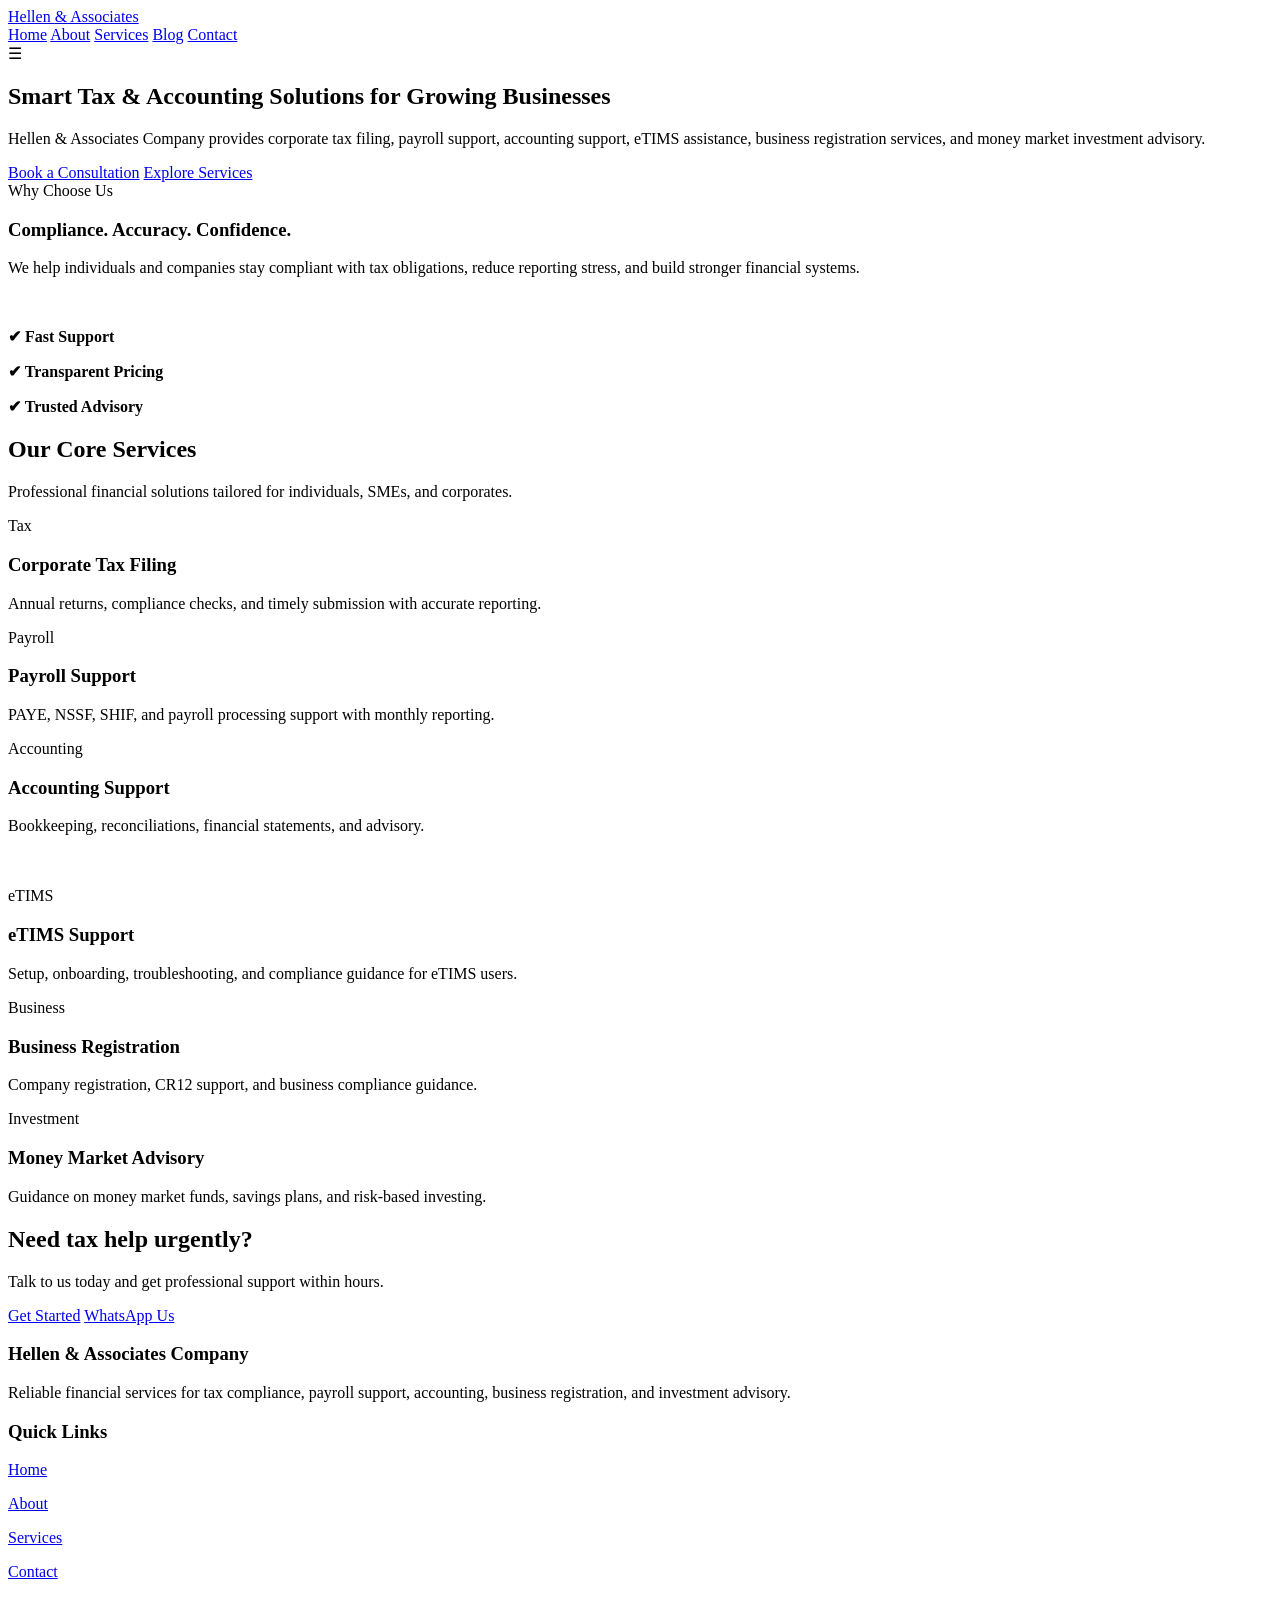
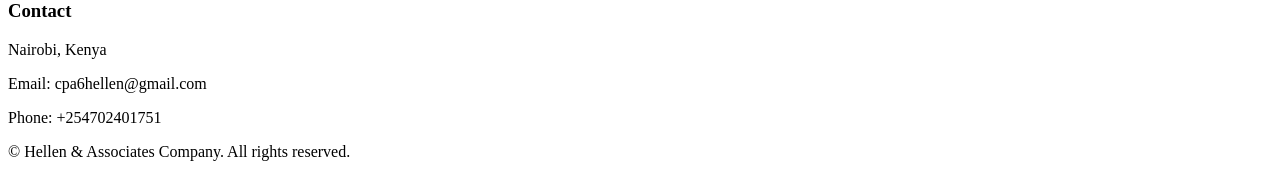
==== index.html @ fbaf2577 "Update index.html" ====
<!DOCTYPE html>
<html lang="en">
<head>
  <meta charset="UTF-8" />
  <meta name="viewport" content="width=device-width, initial-scale=1.0" />
  <title>Hellen & Associates Company | Tax, Payroll & Accounting Support</title>
  <link rel="stylesheet" href="style.css" />
</head>
<body>

  <!-- Navbar -->
  <header class="navbar">
    <div class="container nav-wrap">
      <a href="index.html" class="brand">Hellen <span>& Associates</span></a>

      <nav class="nav-links" id="navLinks">
        <a href="index.html" class="active">Home</a>
        <a href="about.html">About</a>
        <a href="services.html">Services</a>
        <a href="blog.html">Blog</a>
        <a href="contact.html">Contact</a>
      </nav>

      <div class="menu-btn" onclick="toggleMenu()">☰</div>
    </div>
  </header>

  <!-- Hero -->
  <section class="hero">
    <div class="container hero-grid">
      <div>
        <h1>Smart Tax & Accounting Solutions for Growing Businesses</h1>
        <p>
          Hellen & Associates Company provides corporate tax filing, payroll support, accounting support,
          eTIMS assistance, business registration services, and money market investment advisory.
        </p>

        <div class="btn-row">
          <a href="contact.html" class="btn primary">Book a Consultation</a>
          <a href="services.html" class="btn outline">Explore Services</a>
        </div>
      </div>

      <div class="card">
        <span class="badge">Why Choose Us</span>
        <h3>Compliance. Accuracy. Confidence.</h3>
        <p>
          We help individuals and companies stay compliant with tax obligations, reduce reporting stress,
          and build stronger financial systems.
        </p>
        <br />
        <p><b>✔ Fast Support</b></p>
        <p><b>✔ Transparent Pricing</b></p>
        <p><b>✔ Trusted Advisory</b></p>
      </div>
    </div>
  </section>

  <!-- Services Preview -->
  <section class="section">
    <div class="container">
      <div class="section-title">
        <h2>Our Core Services</h2>
        <p>Professional financial solutions tailored for individuals, SMEs, and corporates.</p>
      </div>

      <div class="grid-3">
        <div class="card">
          <span class="badge">Tax</span>
          <h3>Corporate Tax Filing</h3>
          <p>Annual returns, compliance checks, and timely submission with accurate reporting.</p>
        </div>

        <div class="card">
          <span class="badge">Payroll</span>
          <h3>Payroll Support</h3>
          <p>PAYE, NSSF, SHIF, and payroll processing support with monthly reporting.</p>
        </div>

        <div class="card">
          <span class="badge">Accounting</span>
          <h3>Accounting Support</h3>
          <p>Bookkeeping, reconciliations, financial statements, and advisory.</p>
        </div>
      </div>

      <br><br>

      <div class="grid-3">
        <div class="card">
          <span class="badge">eTIMS</span>
          <h3>eTIMS Support</h3>
          <p>Setup, onboarding, troubleshooting, and compliance guidance for eTIMS users.</p>
        </div>

        <div class="card">
          <span class="badge">Business</span>
          <h3>Business Registration</h3>
          <p>Company registration, CR12 support, and business compliance guidance.</p>
        </div>

        <div class="card">
          <span class="badge">Investment</span>
          <h3>Money Market Advisory</h3>
          <p>Guidance on money market funds, savings plans, and risk-based investing.</p>
        </div>
      </div>

    </div>
  </section>

  <!-- CTA -->
  <section class="section cta">
    <div class="container cta-wrap">
      <div>
        <h2>Need tax help urgently?</h2>
        <p>Talk to us today and get professional support within hours.</p>
      </div>
      <div class="btn-row">
  <a href="contact.html" class="btn primary">Get Started</a>
  <a href="https://wa.me/254702401751" class="btn whatsapp">WhatsApp Us</a>
</div>
    </div>
  </section>

  <!-- Footer -->
  <footer class="footer">
    <div class="container footer-grid">
      <div>
        <h3>Hellen & Associates Company</h3>
        <p>
          Reliable financial services for tax compliance, payroll support, accounting, business registration,
          and investment advisory.
        </p>
      </div>

      <div>
        <h3>Quick Links</h3>
        <p><a href="index.html">Home</a></p>
        <p><a href="about.html">About</a></p>
        <p><a href="services.html">Services</a></p>
        <p><a href="contact.html">Contact</a></p>
      </div>

      <div>
        <h3>Contact</h3>
        <p>Nairobi, Kenya</p>
        <p>Email: cpa6hellen@gmail.com</p>
        <p>Phone: +254702401751</p>
      </div>
    </div>

    <div class="container copy">
      © <span id="year"></span> Hellen & Associates Company. All rights reserved.
    </div>
  </footer>

  <script src="script.js"></script>
</body>
</html>
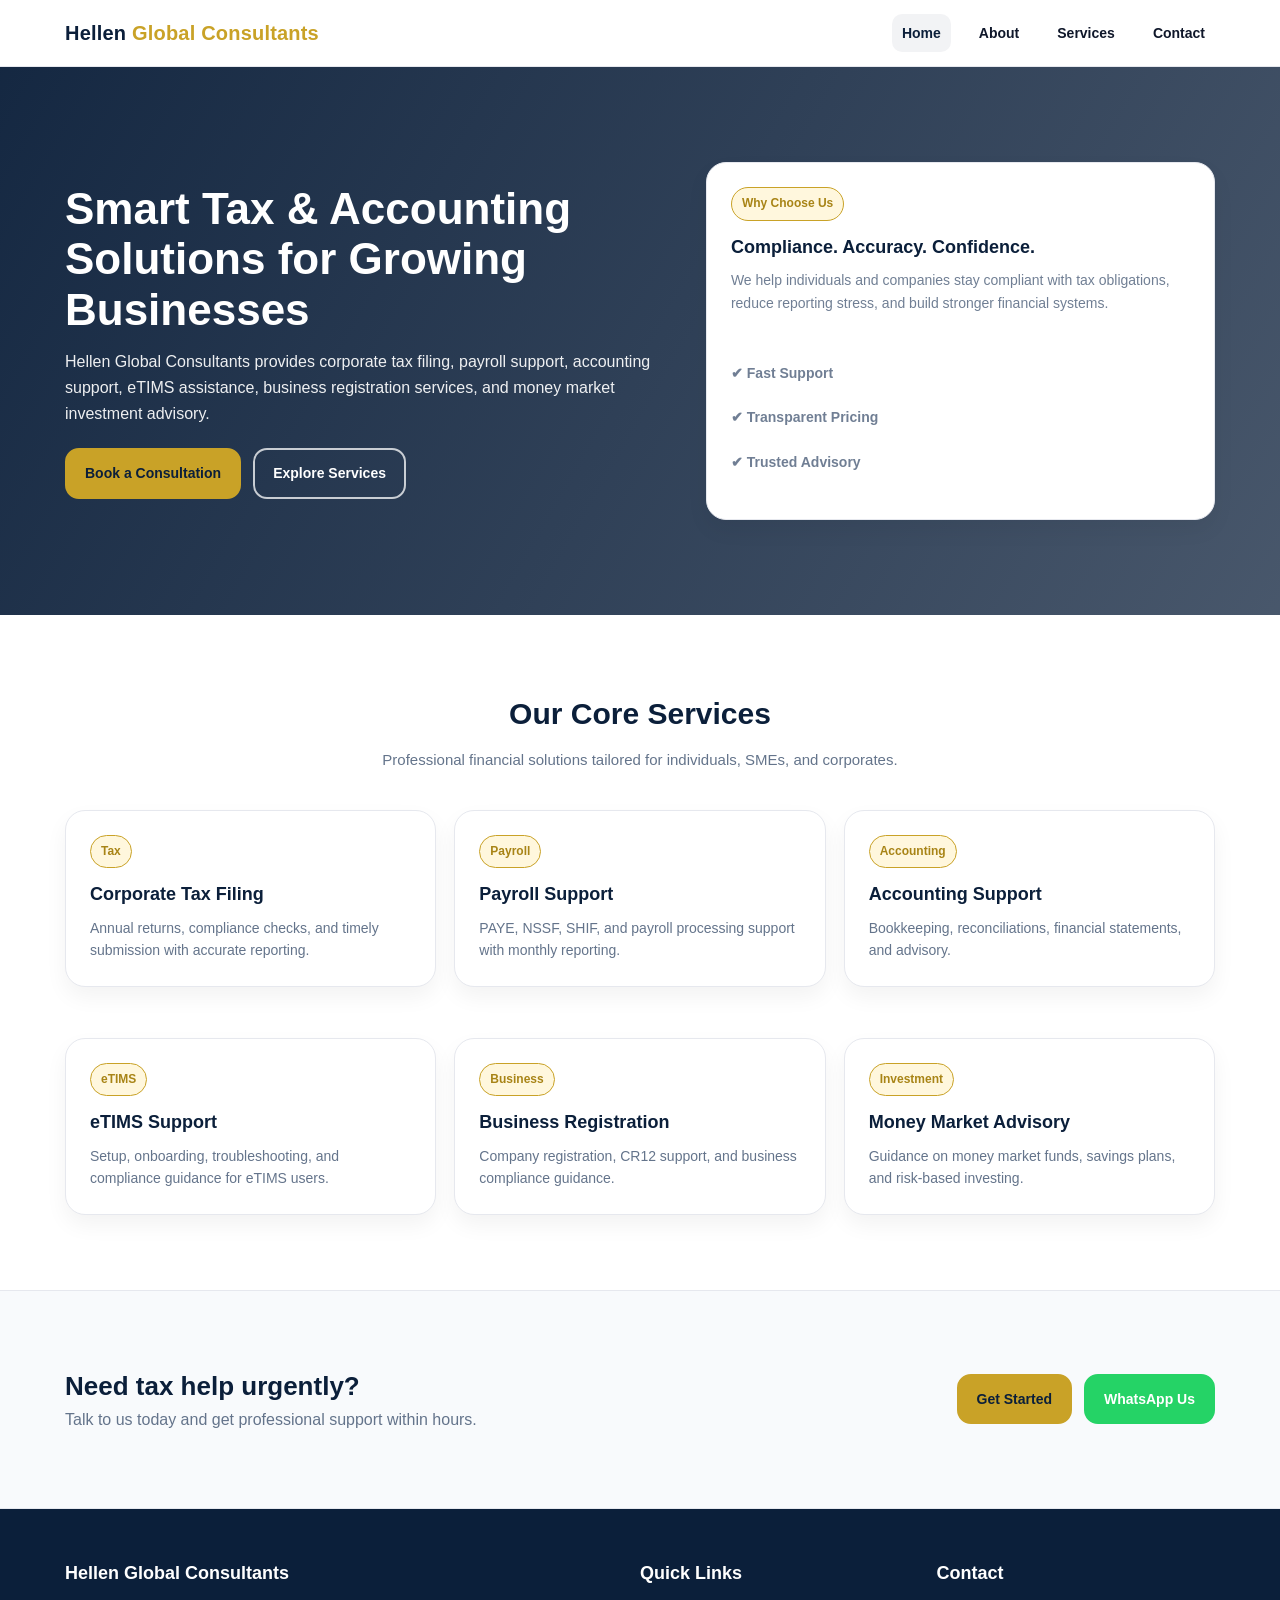
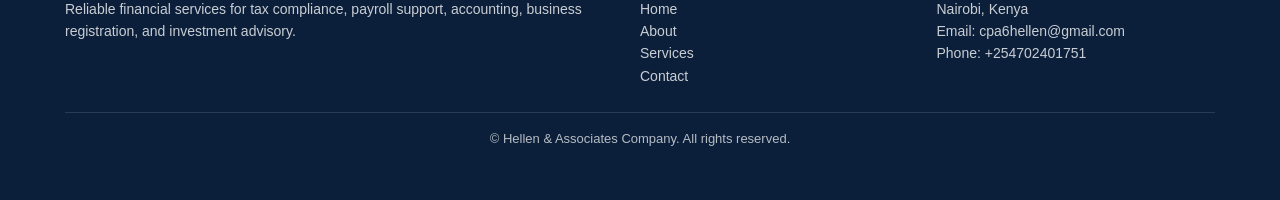
==== commit fdcea593: "Update index.html" ====
--- a/index.html
+++ b/index.html
@@ -3,7 +3,7 @@
 <head>
   <meta charset="UTF-8" />
   <meta name="viewport" content="width=device-width, initial-scale=1.0" />
-  <title>Hellen & Associates Company | Tax, Payroll & Accounting Support</title>
+  <title>Hellen Global Consultants | Tax, Payroll & Accounting Support</title>
   <link rel="stylesheet" href="style.css" />
 </head>
 <body>
@@ -11,13 +11,12 @@
   <!-- Navbar -->
   <header class="navbar">
     <div class="container nav-wrap">
-      <a href="index.html" class="brand">Hellen <span>& Associates</span></a>
+      <a href="index.html" class="brand">Hellen <span>Global Consultants</span></a>
 
       <nav class="nav-links" id="navLinks">
         <a href="index.html" class="active">Home</a>
         <a href="about.html">About</a>
         <a href="services.html">Services</a>
-        <a href="blog.html">Blog</a>
         <a href="contact.html">Contact</a>
       </nav>
 
@@ -31,7 +30,7 @@
       <div>
         <h1>Smart Tax & Accounting Solutions for Growing Businesses</h1>
         <p>
-          Hellen & Associates Company provides corporate tax filing, payroll support, accounting support,
+          Hellen Global Consultants provides corporate tax filing, payroll support, accounting support,
           eTIMS assistance, business registration services, and money market investment advisory.
         </p>
 
@@ -127,7 +126,7 @@
   <footer class="footer">
     <div class="container footer-grid">
       <div>
-        <h3>Hellen & Associates Company</h3>
+        <h3>Hellen Global Consultants</h3>
         <p>
           Reliable financial services for tax compliance, payroll support, accounting, business registration,
           and investment advisory.
--- a/style.css
+++ b/style.css
@@ -0,0 +1,1068 @@
+:root {
+  --navy: #0b1f3a;
+  --gold: #c9a227;
+  --gold-dark: #a88416;
+  --text: #0f172a;
+  --muted: #64748b;
+  --bg: #ffffff;
+  --soft: #f8fafc;  /* Changed from #0b1f3a to a light color for better contrast */
+  --border: #e6e8ee;
+}
+
+* {
+  margin: 0;
+  padding: 0;
+  box-sizing: border-box;
+  font-family: "Segoe UI", Arial, sans-serif;
+}
+
+body {
+  background: var(--bg);
+  color: var(--text);
+  line-height: 1.6;
+}
+
+/* About Page */
+.hero-about { 
+  background: linear-gradient(135deg, var(--navy) 0%, #1d4ed8 100%); /* Using navy variable */
+  color: white;
+  padding: 80px 0;
+}
+
+.about-grid { 
+  display: grid; 
+  grid-template-columns: 1fr 1fr; 
+  gap: 4rem; 
+  align-items: center; 
+}
+
+.team-grid { 
+  display: grid; 
+  grid-template-columns: repeat(auto-fit, minmax(250px, 1fr)); 
+  gap: 2rem; 
+}
+
+.team-card { 
+  text-align: center; 
+  padding: 2rem; 
+  background: white; 
+  border-radius: 20px; 
+  box-shadow: 0 10px 40px rgba(0,0,0,0.1); 
+}
+
+.team-avatar { 
+  width: 80px; 
+  height: 80px; 
+  background: linear-gradient(135deg, var(--gold), var(--gold-dark)); /* Using gold variables */
+  border-radius: 50%; 
+  display: flex; 
+  align-items: center; 
+  justify-content: center; 
+  font-size: 1.5rem; 
+  font-weight: bold; 
+  color: var(--navy); 
+  margin: 0 auto 1rem; 
+}
+
+/* Services Page */
+.services-full { 
+  padding: 6rem 0; 
+}
+
+.service-category { 
+  margin-bottom: 4rem; 
+}
+
+.service-category h2 { 
+  font-size: 2.5rem; 
+  margin-bottom: 2rem; 
+  color: var(--navy); /* Using navy variable */
+}
+
+.service-item { 
+  display: flex; 
+  justify-content: space-between; 
+  align-items: center; 
+  padding: 1.5rem; 
+  background: var(--soft); /* Using soft variable */
+  border-radius: 12px; 
+  margin-bottom: 1rem; 
+}
+
+.service-price { 
+  background: var(--gold); /* Using gold variable */
+  color: var(--navy); /* Using navy variable */
+  padding: 0.5rem 1rem; 
+  border-radius: 25px; 
+  font-weight: 600; 
+}
+
+a {
+  text-decoration: none;
+  color: inherit;
+}
+
+.container {
+  width: 90%;
+  max-width: 1150px;
+  margin: 0 auto; /* Fixed from 'auto' to '0 auto' */
+}
+
+/* Navbar */
+.navbar {
+  background: rgba(255, 255, 255, 0.92);
+  backdrop-filter: blur(10px);
+  border-bottom: 1px solid var(--border);
+  position: sticky;
+  top: 0;
+  z-index: 999;
+}
+
+.navbar .nav-wrap {
+  display: flex;
+  justify-content: space-between;
+  align-items: center;
+  padding: 14px 0;
+}
+
+.brand {
+  font-size: 20px;
+  font-weight: 800;
+  color: var(--navy);
+  letter-spacing: 0.2px;
+}
+
+.brand span {
+  color: var(--gold);
+}
+
+.nav-links {
+  display: flex;
+  gap: 18px;
+}
+
+.nav-links a {
+  font-size: 14px;
+  font-weight: 700;
+  color: var(--text);
+  padding: 8px 10px;
+  border-radius: 10px;
+  transition: all 0.2s ease; /* More specific transition */
+}
+
+.nav-links a:hover,
+.nav-links a.active {
+  background: rgba(11, 31, 58, 0.05); /* Light navy background */
+  color: var(--navy);
+}
+
+.menu-btn {
+  display: none;
+  font-size: 22px;
+  cursor: pointer;
+  color: var(--navy);
+}
+
+/* Hero */
+.hero {
+  background: linear-gradient(120deg, rgba(11, 31, 58, 0.96), rgba(11, 31, 58, 0.75)),
+    url("assets/hero.jpg") center/cover no-repeat;
+  color: white;
+  padding: 95px 0;
+}
+
+.hero .hero-grid {
+  display: grid;
+  grid-template-columns: 1.2fr 1fr;
+  gap: 30px;
+  align-items: center;
+}
+
+.hero h1 {
+  font-size: 44px;
+  line-height: 1.15;
+  margin-bottom: 14px;
+}
+
+.hero p {
+  font-size: 16px;
+  opacity: 0.92;
+  margin-bottom: 22px;
+}
+
+/* Buttons */
+.btn-row {
+  display: flex;
+  gap: 12px;
+  flex-wrap: wrap;
+}
+
+.btn {
+  display: inline-block;
+  padding: 12px 18px;
+  border-radius: 14px;
+  font-weight: 800;
+  font-size: 14px;
+  transition: all 0.2s ease;
+  cursor: pointer;
+  border: 2px solid transparent; /* Added for consistency */
+}
+
+.btn.primary {
+  background: var(--gold);
+  color: var(--navy);
+  border-color: var(--gold);
+}
+
+.btn.primary:hover {
+  background: var(--gold-dark);
+  border-color: var(--gold-dark);
+  transform: translateY(-2px);
+}
+
+.btn.outline {
+  border: 2px solid rgba(255, 255, 255, 0.75);
+  color: white;
+  background: transparent;
+}
+
+.btn.outline:hover {
+  background: rgba(255, 255, 255, 0.12);
+  transform: translateY(-2px);
+}
+
+/* Sections */
+.section {
+  padding: 75px 0;
+}
+
+.section-title {
+  text-align: center;
+  margin-bottom: 38px;
+}
+
+.section-title h2 {
+  font-size: 30px;
+  margin-bottom: 10px;
+  color: var(--navy);
+}
+
+.section-title p {
+  color: var(--muted);
+  font-size: 15px;
+}
+
+/* Cards */
+.grid-3 {
+  display: grid;
+  grid-template-columns: repeat(3, 1fr);
+  gap: 18px;
+}
+
+.card {
+  border: 1px solid var(--border);
+  border-radius: 20px;
+  padding: 24px;
+  background: white;
+  box-shadow: 0 10px 22px rgba(0, 0, 0, 0.05);
+  transition: all 0.2s ease;
+}
+
+.card:hover {
+  transform: translateY(-3px);
+  border-color: var(--gold); /* Changed to gold on hover */
+  box-shadow: 0 20px 30px rgba(0, 0, 0, 0.1);
+}
+
+.card h3 {
+  font-size: 18px;
+  margin-bottom: 8px;
+  color: var(--navy);
+}
+
+.card p {
+  color: var(--muted);
+  font-size: 14px;
+}
+
+/* Badge */
+.badge {
+  display: inline-block;
+  padding: 6px 10px;
+  background: #fff7dd;
+  border: 1px solid var(--gold); /* Using gold variable */
+  color: var(--gold-dark);
+  border-radius: 999px;
+  font-size: 12px;
+  font-weight: 800;
+  margin-bottom: 12px;
+}
+
+/* CTA */
+.cta {
+  background: var(--soft);
+  border-top: 1px solid var(--border);
+  border-bottom: 1px solid var(--border);
+}
+
+.cta .cta-wrap {
+  display: flex;
+  justify-content: space-between;
+  align-items: center;
+  gap: 25px;
+  flex-wrap: wrap;
+}
+
+.cta h2 {
+  font-size: 26px;
+  color: var(--navy);
+}
+
+.cta p {
+  color: var(--muted);
+}
+
+/* Footer */
+.footer {
+  background: var(--navy); /* Using navy variable instead of hardcoded color */
+  color: white;
+  padding: 50px 0;
+}
+
+.footer-grid {
+  display: grid;
+  grid-template-columns: 2fr 1fr 1fr;
+  gap: 18px;
+}
+
+.footer p,
+.footer a {
+  color: rgba(255, 255, 255, 0.78);
+  font-size: 14px;
+  transition: color 0.2s ease;
+}
+
+.footer a:hover {
+  color: var(--gold); /* Gold hover effect for footer links */
+}
+
+.footer h3 {
+  margin-bottom: 10px;
+  color: white;
+  font-size: 18px;
+}
+
+.copy {
+  margin-top: 25px;
+  border-top: 1px solid rgba(255, 255, 255, 0.12);
+  padding-top: 16px;
+  font-size: 13px;
+  color: rgba(255, 255, 255, 0.7);
+  text-align: center; /* Added for better appearance */
+}
+
+/* Forms */
+form {
+  display: grid;
+  gap: 12px;
+}
+
+input, textarea, select {
+  padding: 12px 14px;
+  border-radius: 14px;
+  border: 1px solid var(--border);
+  outline: none;
+  font-size: 14px;
+  background: white;
+  transition: border-color 0.2s ease, box-shadow 0.2s ease;
+}
+
+input:focus, textarea:focus, select:focus {
+  border-color: var(--gold);
+  box-shadow: 0 0 0 3px rgba(201, 162, 39, 0.18);
+}
+
+textarea {
+  min-height: 130px;
+  resize: vertical;
+}
+
+button {
+  border: none;
+  cursor: pointer;
+  background: none;
+}
+
+/* Responsive */
+@media (max-width: 900px) {
+  .hero .hero-grid {
+    grid-template-columns: 1fr;
+  }
+
+  .grid-3 {
+    grid-template-columns: 1fr;
+  }
+
+  .footer-grid {
+    grid-template-columns: 1fr;
+    gap: 30px;
+  }
+
+  .nav-links {
+    display: none;
+    flex-direction: column;
+    background: white;
+    position: absolute;
+    right: 5%;
+    top: 60px;
+    width: 220px;
+    border: 1px solid var(--border);
+    border-radius: 14px;
+    padding: 12px;
+    box-shadow: 0 12px 24px rgba(0,0,0,0.08);
+  }
+
+  .nav-links.show {
+    display: flex;
+  }
+
+  .menu-btn {
+    display: block;
+  }
+  
+  .service-item {
+    flex-direction: column;
+    gap: 15px;
+    text-align: center;
+  }
+}
+
+/* Small screens */
+@media (max-width: 480px) {
+  .hero h1 {
+    font-size: 32px;
+  }
+  
+  .section {
+    padding: 50px 0;
+  }
+  
+  .btn-row {
+    flex-direction: column;
+  }
+  
+  .btn {
+    width: 100%;
+    text-align: center;
+  }
+}
+
+/* WhatsApp button style */
+.btn.whatsapp {
+  background: #25D366;  /* WhatsApp green */
+  color: white;
+  border: 2px solid #25D366;
+}
+
+.btn.whatsapp:hover {
+  background: #128C7E;  /* Darker WhatsApp green */
+  border-color: #128C7E;
+  transform: translateY(-2px);
+}
+
+/* For CTA section specifically */
+.cta .btn.whatsapp {
+  background: #25D366;
+  color: white;
+  border-color: #25D366;
+}
+/* Services Page Enhancements */
+
+.service-category {
+  margin-bottom: 60px;
+}
+
+.service-category h2 {
+  font-size: 32px;
+  color: var(--navy);
+  margin-bottom: 30px;
+  padding-bottom: 15px;
+  border-bottom: 3px solid var(--gold);
+  display: inline-block;
+}
+
+.service-card {
+  height: 100%;
+  display: flex;
+  flex-direction: column;
+  transition: all 0.3s ease;
+}
+
+.service-card:hover {
+  transform: translateY(-5px);
+  box-shadow: 0 20px 40px rgba(0,0,0,0.1);
+}
+
+.service-card ul {
+  margin-top: auto;
+  padding-top: 20px;
+}
+
+.service-card li {
+  color: var(--muted);
+  font-size: 14px;
+  margin-bottom: 8px;
+  display: flex;
+  align-items: center;
+  gap: 8px;
+}
+
+.service-card li:before {
+  content: "✓";
+  color: var(--gold);
+  font-weight: bold;
+  margin-right: 8px;
+}
+
+.page-header {
+  background: linear-gradient(135deg, var(--navy) 0%, #1e40af 100%);
+  color: white;
+  padding: 80px 0;
+  text-align: center;
+}
+
+.page-header h1 {
+  font-size: 48px;
+  margin-bottom: 16px;
+  animation: fadeInUp 0.8s ease;
+}
+
+.page-header p {
+  font-size: 18px;
+  max-width: 700px;
+  margin: 0 auto;
+  opacity: 0.9;
+  animation: fadeInUp 0.8s ease 0.1s both;
+}
+
+@keyframes fadeInUp {
+  from {
+    opacity: 0;
+    transform: translateY(20px);
+  }
+  to {
+    opacity: 1;
+    transform: translateY(0);
+  }
+}
+
+/* Responsive adjustments */
+@media (max-width: 768px) {
+  .page-header h1 {
+    font-size: 36px;
+  }
+  
+  .service-category h2 {
+    font-size: 28px;
+  }
+}
+/* Contact Page Enhancements */
+
+.contact-info-card {
+  text-align: center;
+  transition: transform 0.3s ease;
+}
+
+.contact-info-card:hover {
+  transform: translateY(-5px);
+}
+
+.contact-icon {
+  width: 60px;
+  height: 60px;
+  background: var(--soft);
+  border-radius: 50%;
+  display: flex;
+  align-items: center;
+  justify-content: center;
+  margin: 0 auto 15px;
+  font-size: 24px;
+}
+
+.form-group {
+  margin-bottom: 15px;
+}
+
+.form-row {
+  display: grid;
+  grid-template-columns: 1fr 1fr;
+  gap: 12px;
+}
+
+/* Form status messages */
+.form-status {
+  padding: 12px;
+  border-radius: 8px;
+  margin-top: 15px;
+  display: none;
+}
+
+.form-status.success {
+  background: #d4edda;
+  color: #155724;
+  border: 1px solid #c3e6cb;
+}
+
+.form-status.error {
+  background: #f8d7da;
+  color: #721c24;
+  border: 1px solid #f5c6cb;
+}
+
+/* FAQ Section */
+.faq-grid {
+  display: grid;
+  grid-template-columns: repeat(2, 1fr);
+  gap: 20px;
+}
+
+.faq-item {
+  background: white;
+  padding: 20px;
+  border-radius: 12px;
+  border: 1px solid var(--border);
+}
+
+.faq-item h4 {
+  color: var(--navy);
+  margin-bottom: 8px;
+  font-size: 16px;
+}
+
+.faq-item p {
+  color: var(--muted);
+  font-size: 14px;
+}
+
+/* Responsive */
+@media (max-width: 768px) {
+  .form-row {
+    grid-template-columns: 1fr;
+  }
+  
+  .faq-grid {
+    grid-template-columns: 1fr;
+  }
+  
+  [style*="grid-template-columns: 1fr 1.5fr"] {
+    grid-template-columns: 1fr !important;
+  }
+}
+/* Blog Page Styles */
+
+.blog-card {
+  transition: all 0.3s ease;
+  overflow: hidden;
+}
+
+.blog-card:hover {
+  transform: translateY(-5px);
+  box-shadow: 0 20px 40px rgba(0,0,0,0.1);
+}
+
+.blog-image {
+  transition: transform 0.3s ease;
+}
+
+.blog-card:hover .blog-image {
+  transform: scale(1.05);
+}
+
+.category-filter {
+  display: flex;
+  gap: 12px;
+  flex-wrap: wrap;
+  justify-content: center;
+  margin-bottom: 40px;
+}
+
+.category-filter a {
+  padding: 8px 20px;
+  border-radius: 25px;
+  border: 1px solid var(--border);
+  color: var(--muted);
+  text-decoration: none;
+  transition: all 0.2s ease;
+}
+
+.category-filter a:hover,
+.category-filter a.active {
+  background: var(--gold);
+  color: var(--navy);
+  border-color: var(--gold);
+}
+
+.featured-post {
+  display: grid;
+  grid-template-columns: 1fr 1fr;
+  gap: 0;
+  overflow: hidden;
+  border-radius: 20px;
+  margin-bottom: 50px;
+}
+
+.newsletter-form {
+  display: flex;
+  gap: 12px;
+  max-width: 500px;
+  margin: 0 auto;
+}
+
+@media (max-width: 768px) {
+  .featured-post {
+    grid-template-columns: 1fr;
+  }
+  
+  .newsletter-form {
+    flex-direction: column;
+  }
+  
+  .blog-card {
+    margin-bottom: 20px;
+  }
+}
+
+/* Blog meta information */
+.blog-meta {
+  display: flex;
+  gap: 15px;
+  color: var(--muted);
+  font-size: 13px;
+  margin: 15px 0;
+}
+
+.blog-meta span {
+  display: flex;
+  align-items: center;
+  gap: 5px;
+}
+
+/* Reading time badge */
+.read-time {
+  background: var(--soft);
+  padding: 3px 8px;
+  border-radius: 12px;
+  font-size: 12px;
+  color: var(--muted);
+}
+/* About Page Enhancements */
+
+.hero-about {
+  background: linear-gradient(135deg, var(--navy) 0%, #1d4ed8 100%);
+  color: white;
+  padding: 80px 0;
+}
+
+.about-grid {
+  display: grid;
+  grid-template-columns: 1fr 1fr;
+  gap: 4rem;
+  align-items: center;
+}
+
+.team-grid {
+  display: grid;
+  grid-template-columns: repeat(auto-fit, minmax(250px, 1fr));
+  gap: 2rem;
+  margin-top: 40px;
+}
+
+.team-card {
+  text-align: center;
+  padding: 2rem;
+  background: white;
+  border-radius: 20px;
+  box-shadow: 0 10px 40px rgba(0,0,0,0.1);
+  transition: transform 0.3s ease;
+}
+
+.team-card:hover {
+  transform: translateY(-5px);
+}
+
+.team-avatar {
+  width: 100px;
+  height: 100px;
+  background: linear-gradient(135deg, var(--gold), var(--gold-dark));
+  border-radius: 50%;
+  display: flex;
+  align-items: center;
+  justify-content: center;
+  font-size: 2rem;
+  font-weight: bold;
+  color: var(--navy);
+  margin: 0 auto 1.5rem;
+}
+
+.stats-grid {
+  display: grid;
+  grid-template-columns: repeat(3, 1fr);
+  gap: 30px;
+  margin-top: 30px;
+}
+
+.stat-item {
+  text-align: center;
+}
+
+.stat-number {
+  font-size: 36px;
+  font-weight: 700;
+  color: var(--gold);
+  margin-bottom: 5px;
+}
+
+.stat-label {
+  color: var(--muted);
+  font-size: 14px;
+}
+
+.testimonial-card {
+  background: white;
+  padding: 25px;
+  border-radius: 16px;
+  box-shadow: 0 5px 20px rgba(0,0,0,0.05);
+}
+
+.testimonial-rating {
+  color: var(--gold);
+  margin-bottom: 15px;
+}
+
+.testimonial-text {
+  color: var(--muted);
+  margin-bottom: 20px;
+  font-style: italic;
+}
+
+.testimonial-author {
+  display: flex;
+  align-items: center;
+  gap: 12px;
+}
+
+.author-avatar {
+  width: 50px;
+  height: 50px;
+  background: var(--soft);
+  border-radius: 50%;
+  display: flex;
+  align-items: center;
+  justify-content: center;
+  font-weight: bold;
+  color: var(--navy);
+}
+
+.author-info h4 {
+  color: var(--navy);
+  font-size: 16px;
+  margin-bottom: 4px;
+}
+
+.author-info p {
+  color: var(--muted);
+  font-size: 13px;
+}
+
+@media (max-width: 768px) {
+  .about-grid {
+    grid-template-columns: 1fr;
+    gap: 2rem;
+  }
+  
+  .stats-grid {
+    grid-template-columns: 1fr;
+    gap: 20px;
+  }
+  
+  [style*="grid-template-columns: repeat(4, 1fr)"] {
+    grid-template-columns: repeat(2, 1fr) !important;
+  }
+  
+  [style*="grid-template-columns: repeat(3, 1fr)"] {
+    grid-template-columns: 1fr !important;
+  }
+}
+/* Blog Page Enhanced Styles */
+
+.read-more-link {
+  color: var(--gold);
+  font-weight: 600;
+  text-decoration: none;
+  display: inline-flex;
+  align-items: center;
+  gap: 5px;
+  transition: gap 0.2s ease;
+}
+
+.read-more-link:hover {
+  gap: 8px;
+  color: var(--gold-dark);
+}
+
+.blog-card {
+  transition: all 0.3s ease;
+  height: 100%;
+  display: flex;
+  flex-direction: column;
+}
+
+.blog-card:hover {
+  transform: translateY(-5px);
+  box-shadow: 0 20px 30px rgba(0,0,0,0.1);
+}
+
+.blog-meta {
+  display: flex;
+  gap: 15px;
+  color: var(--muted);
+  font-size: 13px;
+  flex-wrap: wrap;
+}
+
+.blog-meta span {
+  display: flex;
+  align-items: center;
+  gap: 4px;
+}
+
+.category-filter {
+  display: flex;
+  gap: 10px;
+  flex-wrap: wrap;
+  justify-content: center;
+}
+
+.category-filter a {
+  padding: 8px 20px;
+  border-radius: 25px;
+  border: 1px solid var(--border);
+  color: var(--muted);
+  text-decoration: none;
+  transition: all 0.2s ease;
+  font-size: 14px;
+}
+
+.category-filter a:hover,
+.category-filter a.active {
+  background: var(--gold);
+  color: var(--navy);
+  border-color: var(--gold);
+}
+
+.pagination-btn, .page-num {
+  padding: 8px 15px;
+  border: 1px solid var(--border);
+  background: white;
+  color: var(--navy);
+  border-radius: 8px;
+  cursor: pointer;
+  transition: all 0.2s ease;
+}
+
+.pagination-btn:hover:not(:disabled),
+.page-num:hover:not(.active) {
+  background: var(--soft);
+  border-color: var(--gold);
+}
+
+.pagination-btn:disabled,
+.page-num.active {
+  background: var(--gold);
+  color: var(--navy);
+  border-color: var(--gold);
+  cursor: default;
+}
+
+.page-num {
+  min-width: 40px;
+}
+
+.featured-post-card {
+  background: linear-gradient(135deg, var(--gold), var(--gold-dark));
+  border-radius: 20px;
+  overflow: hidden;
+}
+
+#loadMoreBtn {
+  transition: all 0.3s ease;
+  padding: 12px 40px;
+}
+
+#loadMoreBtn:hover {
+  transform: translateY(-2px);
+  box-shadow: 0 10px 20px rgba(201, 162, 39, 0.2);
+}
+
+/* Responsive */
+@media (max-width: 768px) {
+  .featured-post-card {
+    grid-template-columns: 1fr !important;
+  }
+  
+  .featured-post-card div:first-child {
+    padding: 30px !important;
+  }
+  
+  .pagination-controls {
+    flex-direction: column;
+    align-items: center;
+  }
+  
+  .page-numbers {
+    order: -1;
+    margin-bottom: 10px;
+  }
+  
+  .category-filter {
+    gap: 8px;
+  }
+  
+  .category-filter a {
+    padding: 6px 15px;
+    font-size: 13px;
+  }
+}
+
+/* Newsletter Form */
+#newsletterForm {
+  max-width: 500px;
+  margin: 0 auto;
+}
+
+#newsletterForm input {
+  flex: 1;
+  padding: 15px;
+  border-radius: 30px;
+  border: none;
+}
+
+#newsletterForm button {
+  padding: 15px 30px;
+  border-radius: 30px;
+  white-space: nowrap;
+}
+
+@media (max-width: 500px) {
+  #newsletterForm {
+    flex-direction: column;
+  }
+  
+  #newsletterForm button {
+    width: 100%;
+  }
+}
+/* Utility classes - optional but helpful */
+.text-gold { color: var(--gold); }
+.text-navy { color: var(--navy); }
+.bg-soft { background: var(--soft); }
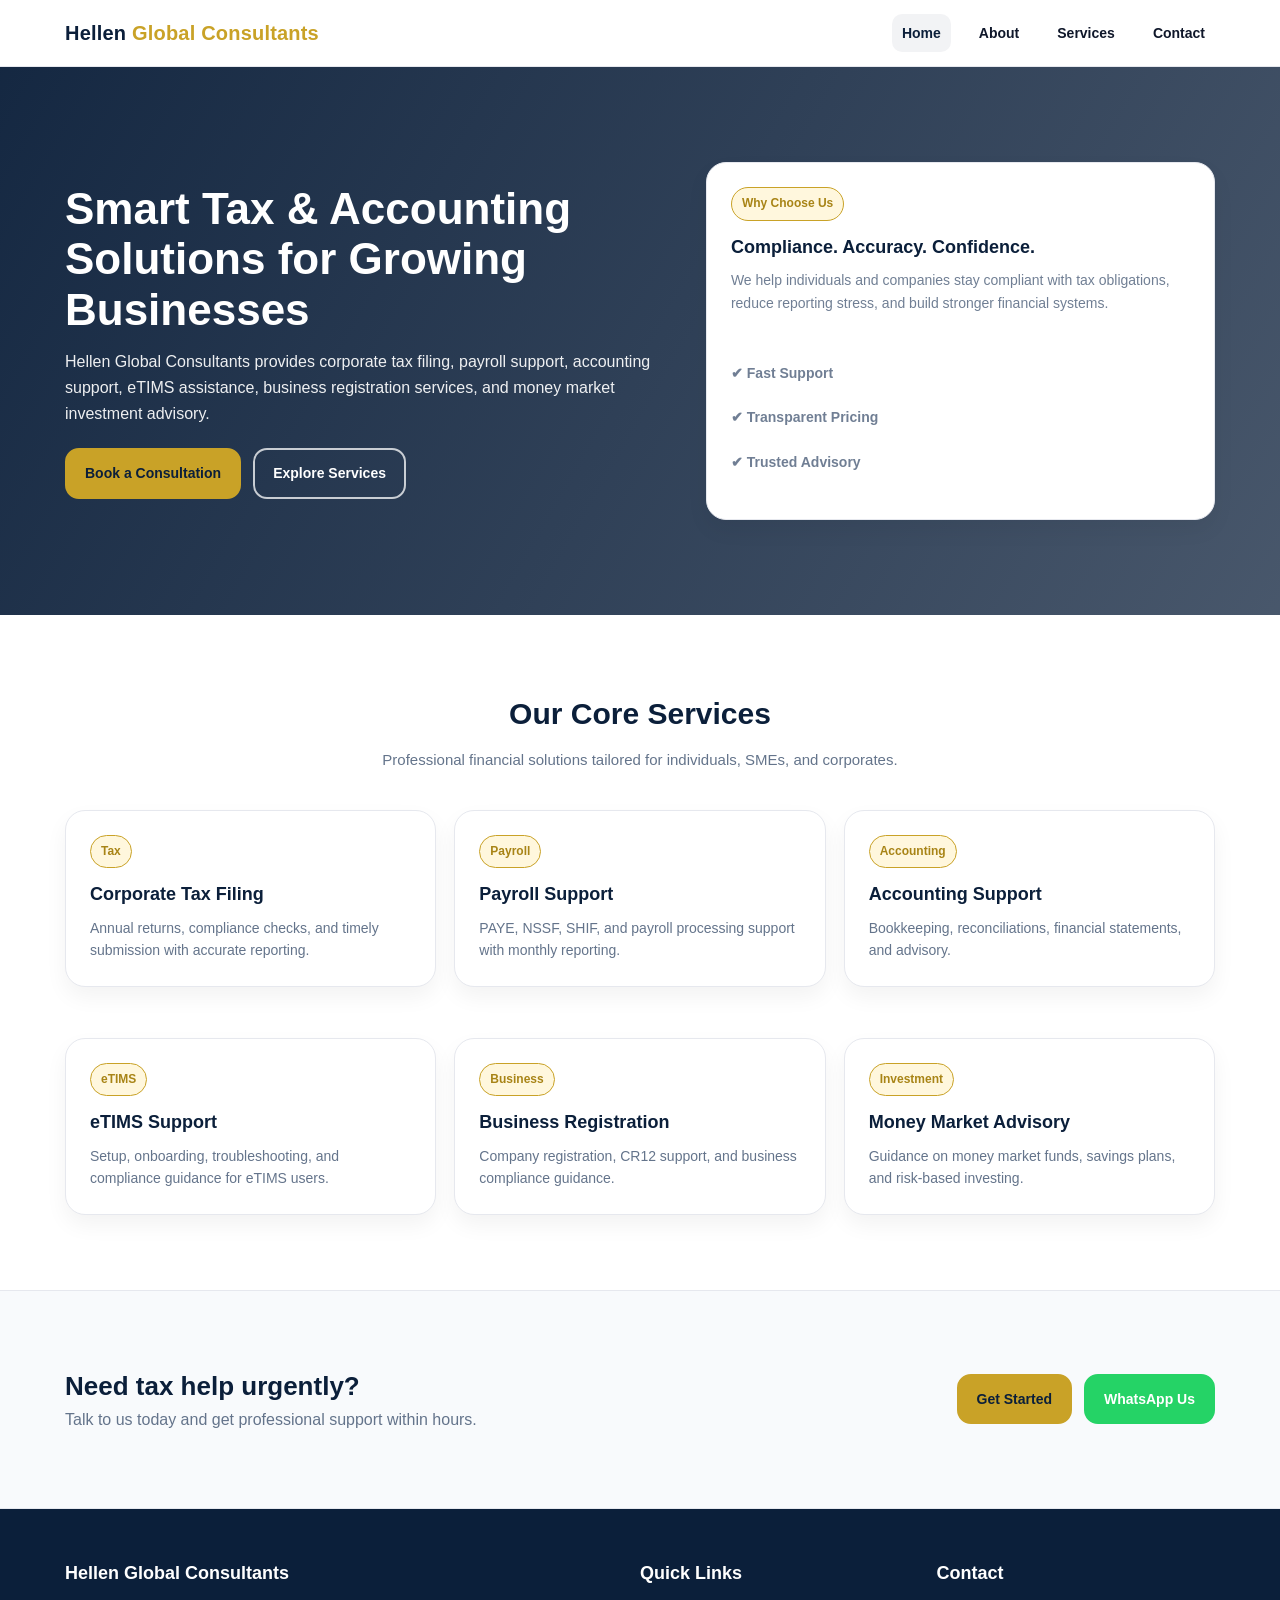
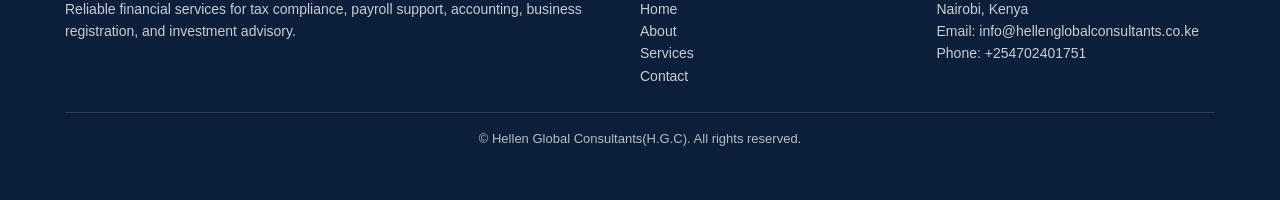
==== commit ded6ef46: "Update index.html email change" ====
--- a/index.html
+++ b/index.html
@@ -144,13 +144,13 @@
       <div>
         <h3>Contact</h3>
         <p>Nairobi, Kenya</p>
-        <p>Email: cpa6hellen@gmail.com</p>
+        <p>Email: info@hellenglobalconsultants.co.ke</p>
         <p>Phone: +254702401751</p>
       </div>
     </div>
 
     <div class="container copy">
-      © <span id="year"></span> Hellen & Associates Company. All rights reserved.
+      © <span id="year"></span> Hellen Global Consultants(H.G.C). All rights reserved.
     </div>
   </footer>
 
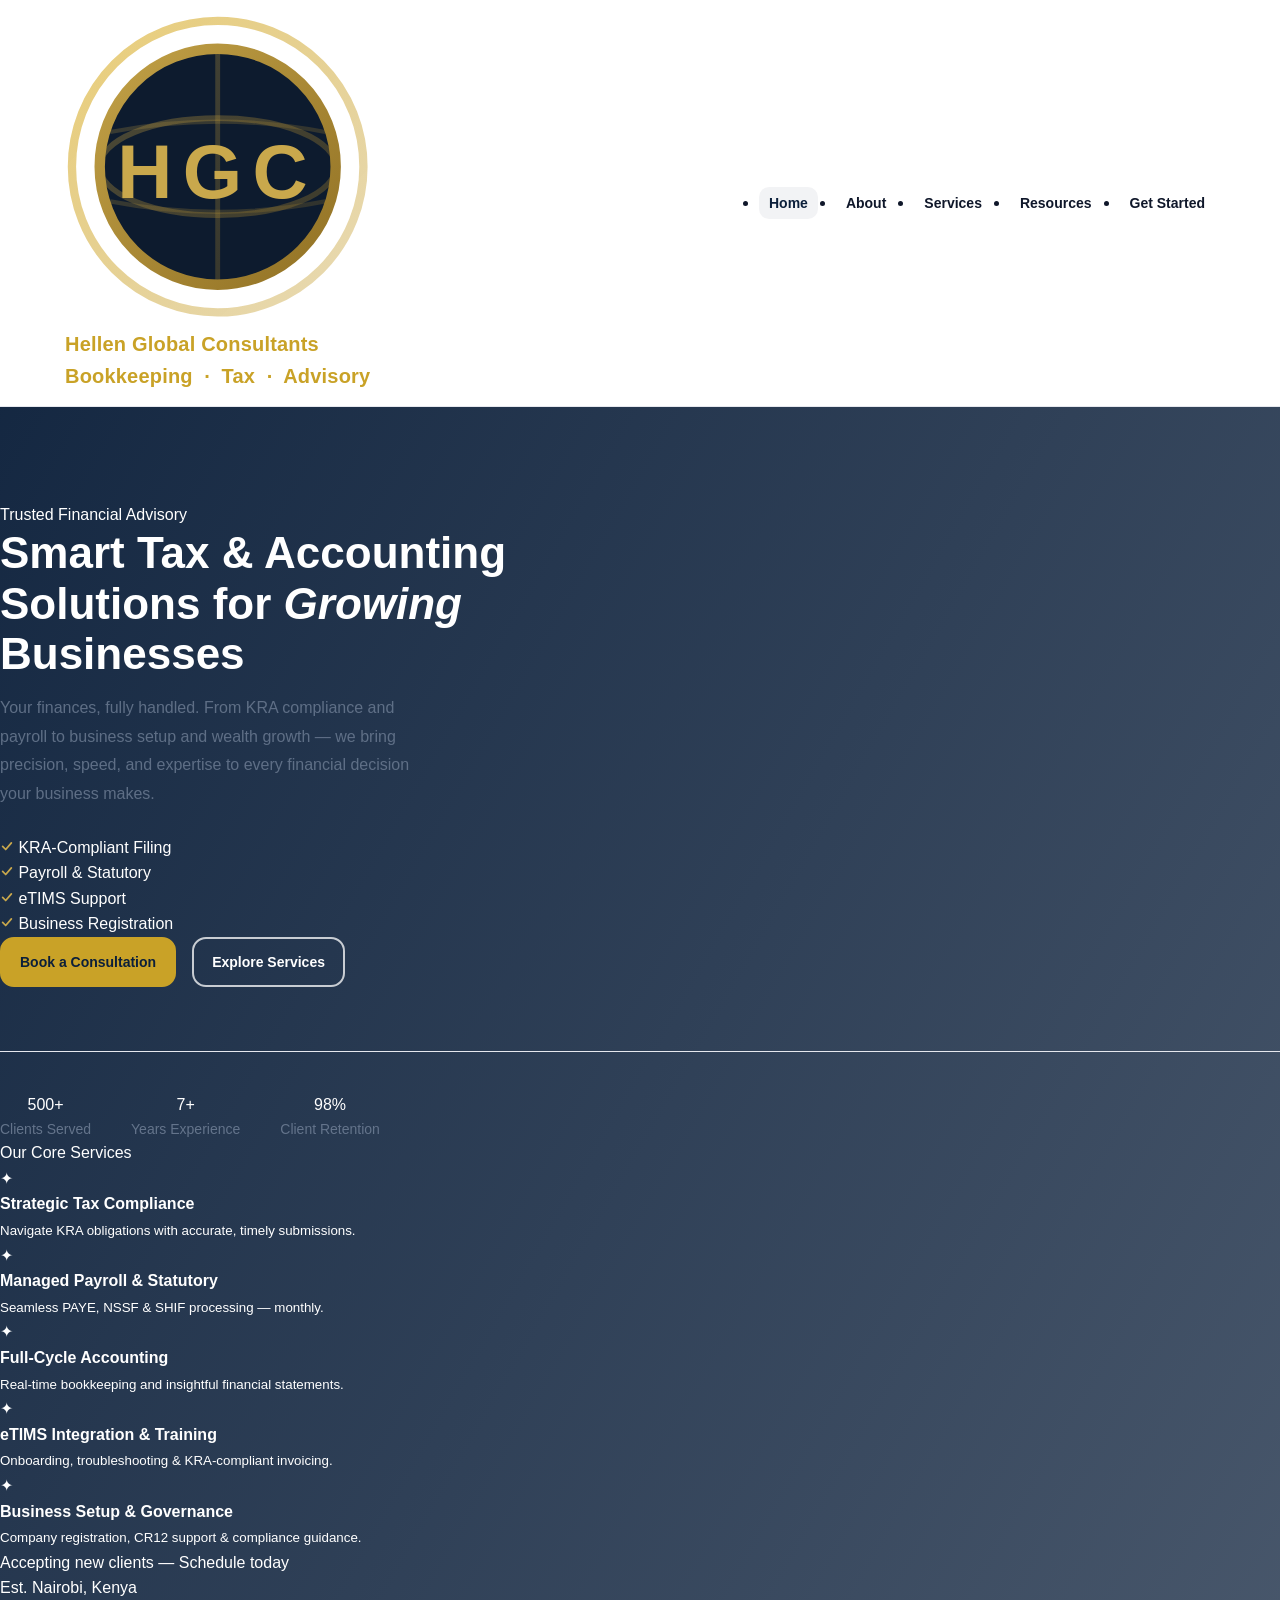
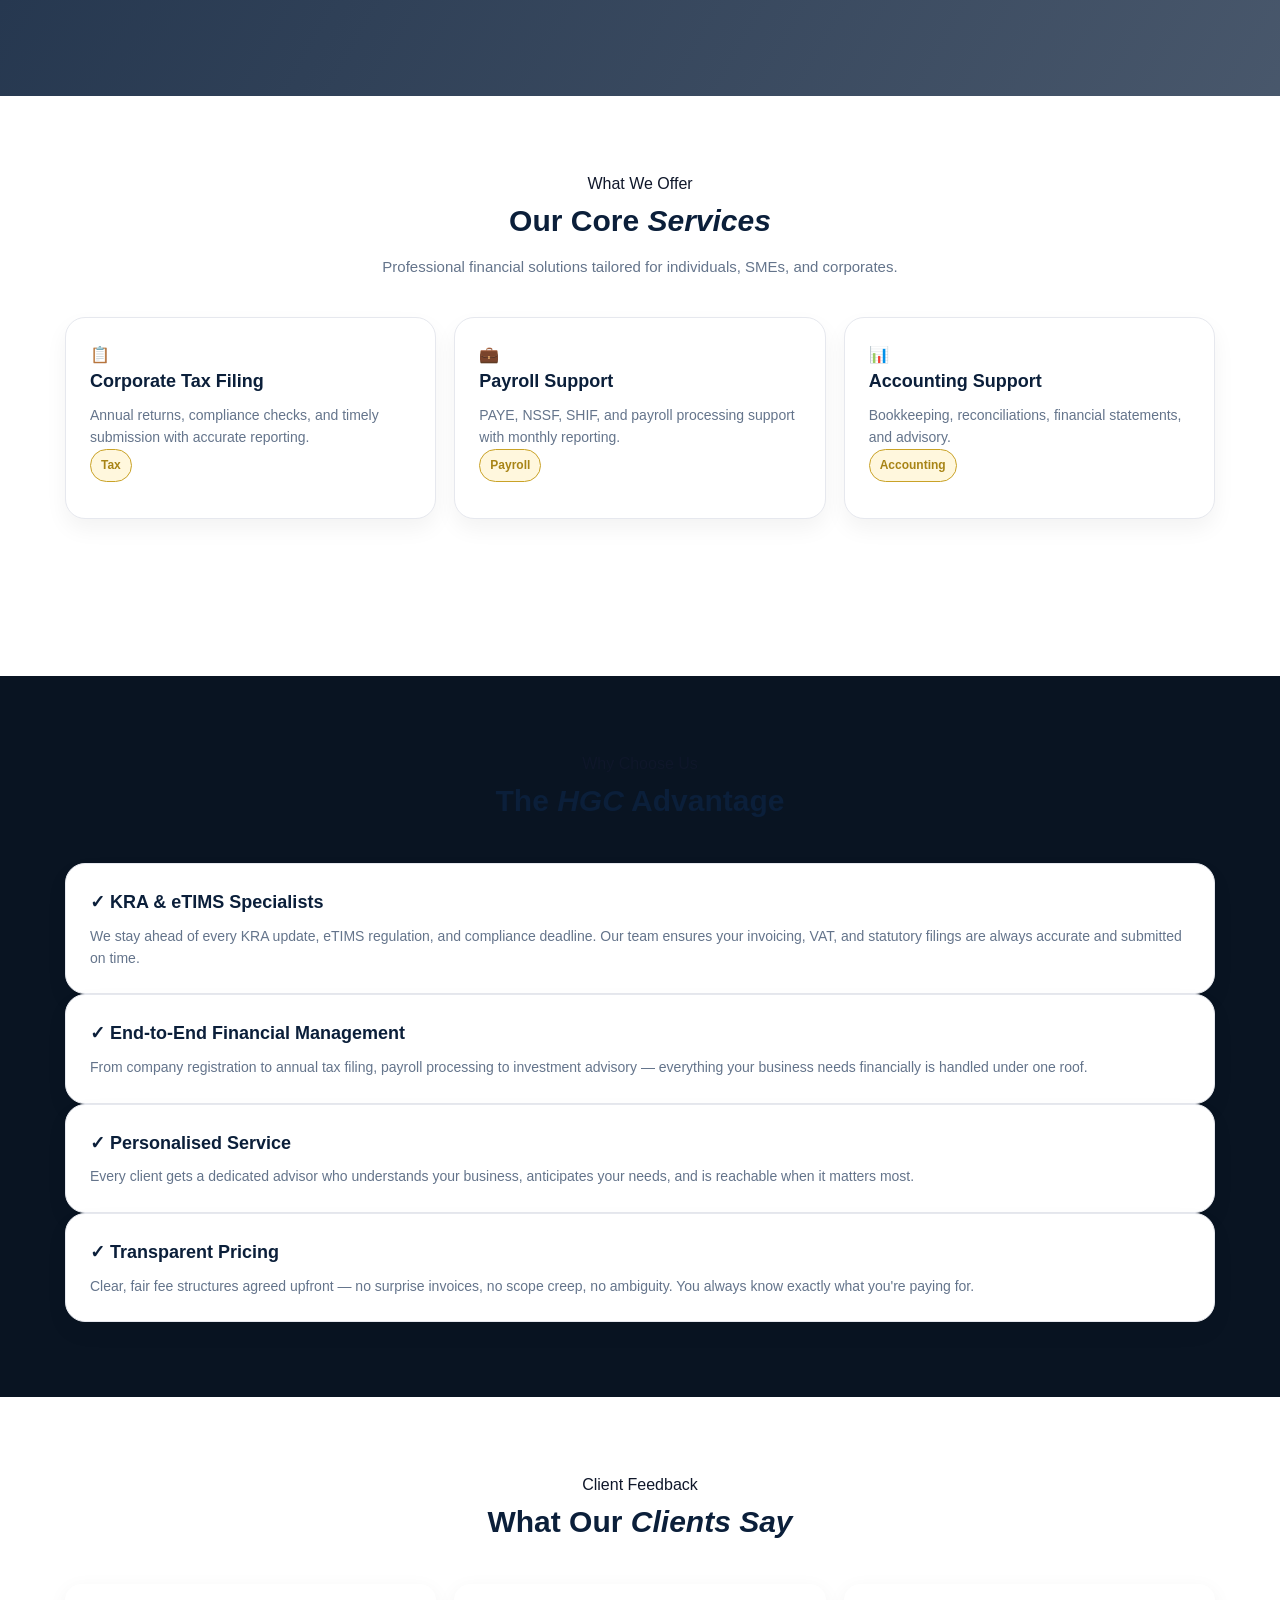
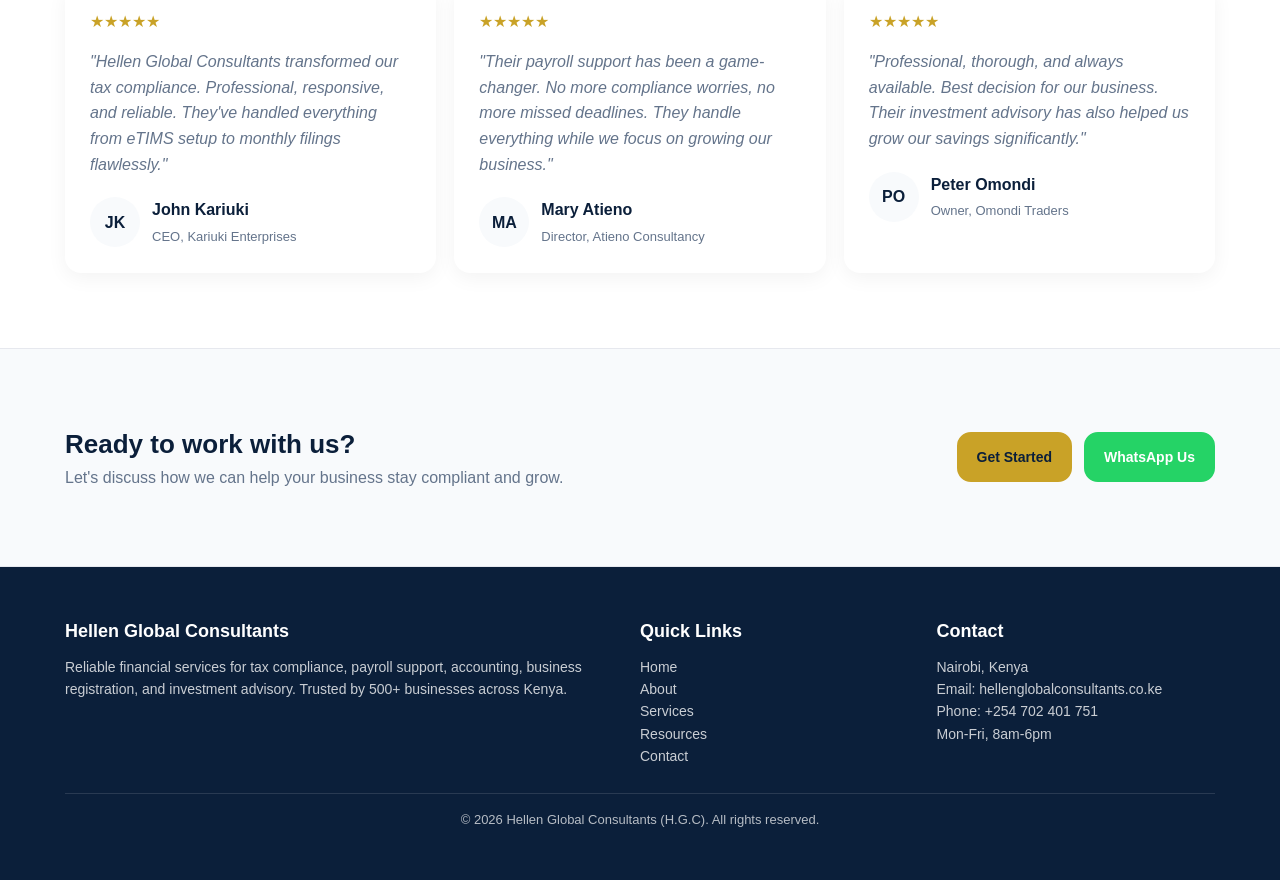
==== commit 84019655: "Update index.html" ====
--- a/index.html
+++ b/index.html
@@ -4,6 +4,7 @@
   <meta charset="UTF-8" />
   <meta name="viewport" content="width=device-width, initial-scale=1.0" />
   <title>Hellen Global Consultants | Tax, Payroll & Accounting Support</title>
+  <link href="https://fonts.googleapis.com/css2?family=Playfair+Display:wght@700;900&family=DM+Sans:wght@300;400;500;700&display=swap" rel="stylesheet">
   <link rel="stylesheet" href="style.css" />
 </head>
 <body>
@@ -11,100 +12,266 @@
   <!-- Navbar -->
   <header class="navbar">
     <div class="container nav-wrap">
-      <a href="index.html" class="brand">Hellen <span>Global Consultants</span></a>
-
-      <nav class="nav-links" id="navLinks">
-        <a href="index.html" class="active">Home</a>
-        <a href="about.html">About</a>
-        <a href="services.html">Services</a>
-        <a href="contact.html">Contact</a>
-      </nav>
+      <a href="index.html" class="brand">
+        <svg class="logo-icon" viewBox="0 0 44 44" fill="none" xmlns="http://www.w3.org/2000/svg">
+          <defs>
+            <linearGradient id="globeGrad" x1="0" y1="0" x2="44" y2="44" gradientUnits="userSpaceOnUse">
+              <stop offset="0%" stop-color="#C9A84C"/>
+              <stop offset="100%" stop-color="#8a6a1f"/>
+            </linearGradient>
+            <linearGradient id="ringGrad" x1="0" y1="0" x2="44" y2="44" gradientUnits="userSpaceOnUse">
+              <stop offset="0%" stop-color="#E8C96A" stop-opacity="0.9"/>
+              <stop offset="100%" stop-color="#C9A84C" stop-opacity="0.4"/>
+            </linearGradient>
+          </defs>
+          <circle cx="22" cy="22" r="21" stroke="url(#ringGrad)" stroke-width="1.2" fill="none"/>
+          <circle cx="22" cy="22" r="17" fill="#0D1B2E" stroke="url(#globeGrad)" stroke-width="1.5"/>
+          <ellipse cx="22" cy="22" rx="17" ry="7" stroke="url(#globeGrad)" stroke-width="0.8" fill="none" stroke-opacity="0.35"/>
+          <line x1="22" y1="5" x2="22" y2="39" stroke="url(#globeGrad)" stroke-width="0.7" stroke-opacity="0.3"/>
+          <path d="M6.5 17 Q22 14 37.5 17" stroke="url(#globeGrad)" stroke-width="0.6" fill="none" stroke-opacity="0.25"/>
+          <path d="M6.5 27 Q22 30 37.5 27" stroke="url(#globeGrad)" stroke-width="0.6" fill="none" stroke-opacity="0.25"/>
+          <text x="22" y="26.5" text-anchor="middle" font-family="Georgia, 'Times New Roman', serif" font-weight="700" font-size="11" fill="#C9A84C" letter-spacing="1.5">HGC</text>
+        </svg>
+        <div class="logo-text-group">
+          <span class="logo-name">Hellen <span>Global</span></span>
+          <span class="logo-consultants">Consultants</span>
+          <div class="logo-divider"></div>
+          <span class="logo-sub">Bookkeeping &nbsp;·&nbsp; Tax &nbsp;·&nbsp; Advisory</span>
+        </div>
+      </a>
+
+      <ul class="nav-links" id="navLinks">
+        <li><a href="index.html" class="active">Home</a></li>
+        <li><a href="about.html">About</a></li>
+        <li><a href="services.html">Services</a></li>
+        <li><a href="resources.html">Resources</a></li>
+        <li><a href="contact.html" class="nav-cta">Get Started</a></li>
+      </ul>
 
       <div class="menu-btn" onclick="toggleMenu()">☰</div>
     </div>
   </header>
 
-  <!-- Hero -->
+  <!-- Hero Section -->
   <section class="hero">
-    <div class="container hero-grid">
-      <div>
-        <h1>Smart Tax & Accounting Solutions for Growing Businesses</h1>
-        <p>
-          Hellen Global Consultants provides corporate tax filing, payroll support, accounting support,
-          eTIMS assistance, business registration services, and money market investment advisory.
-        </p>
-
-        <div class="btn-row">
-          <a href="contact.html" class="btn primary">Book a Consultation</a>
-          <a href="services.html" class="btn outline">Explore Services</a>
-        </div>
-      </div>
-
-      <div class="card">
-        <span class="badge">Why Choose Us</span>
-        <h3>Compliance. Accuracy. Confidence.</h3>
-        <p>
-          We help individuals and companies stay compliant with tax obligations, reduce reporting stress,
-          and build stronger financial systems.
-        </p>
-        <br />
-        <p><b>✔ Fast Support</b></p>
-        <p><b>✔ Transparent Pricing</b></p>
-        <p><b>✔ Trusted Advisory</b></p>
-      </div>
-    </div>
+    <div class="grid-lines"></div>
+
+    <div class="hero-left">
+      <div class="eyebrow">
+        <div class="eyebrow-line"></div>
+        <span class="eyebrow-text">Trusted Financial Advisory</span>
+      </div>
+
+      <h1>Smart Tax & Accounting<br>Solutions for <em>Growing</em><br>Businesses</h1>
+
+      <p style="font-size: 1rem; line-height: 1.8; color: var(--muted); max-width: 440px; margin-bottom: 1.6rem;">
+        Your finances, fully handled. From KRA compliance and payroll to business setup and wealth growth — we bring <em style="color: var(--white); font-style: normal;">precision, speed, and expertise</em> to every financial decision your business makes.
+      </p>
+
+      <div class="value-pills">
+        <div class="pill">
+          <svg width="14" height="14" viewBox="0 0 16 16" fill="none"><path d="M3 8.5L6.5 12 13 4.5" stroke="#C9A84C" stroke-width="2" stroke-linecap="round" stroke-linejoin="round"/></svg>
+          KRA-Compliant Filing
+        </div>
+        <div class="pill">
+          <svg width="14" height="14" viewBox="0 0 16 16" fill="none"><path d="M3 8.5L6.5 12 13 4.5" stroke="#C9A84C" stroke-width="2" stroke-linecap="round" stroke-linejoin="round"/></svg>
+          Payroll & Statutory
+        </div>
+        <div class="pill">
+          <svg width="14" height="14" viewBox="0 0 16 16" fill="none"><path d="M3 8.5L6.5 12 13 4.5" stroke="#C9A84C" stroke-width="2" stroke-linecap="round" stroke-linejoin="round"/></svg>
+          eTIMS Support
+        </div>
+        <div class="pill">
+          <svg width="14" height="14" viewBox="0 0 16 16" fill="none"><path d="M3 8.5L6.5 12 13 4.5" stroke="#C9A84C" stroke-width="2" stroke-linecap="round" stroke-linejoin="round"/></svg>
+          Business Registration
+        </div>
+      </div>
+
+      <div class="btn-group" style="display: flex; gap: 1rem; flex-wrap: wrap;">
+        <a href="contact.html" class="btn primary">Book a Consultation</a>
+        <a href="services.html" class="btn outline">Explore Services</a>
+      </div>
+
+      <div class="stats" style="display: flex; gap: 2.5rem; margin-top: 4rem; padding-top: 2.5rem; border-top: 1px solid var(--border);">
+        <div class="stat-item">
+          <div class="stat-num">500+</div>
+          <div class="stat-label">Clients Served</div>
+        </div>
+        <div class="stat-item">
+          <div class="stat-num">7+</div>
+          <div class="stat-label">Years Experience</div>
+        </div>
+        <div class="stat-item">
+          <div class="stat-num">98%</div>
+          <div class="stat-label">Client Retention</div>
+        </div>
+      </div>
+    </div>
+
+    <div class="hero-right">
+      <div class="card-stack">
+        <div class="card-behind"></div>
+        <div class="card-main">
+          <div class="card-tag">Our Core Services</div>
+          <ul class="service-list">
+            <li>
+              <span class="service-icon">✦</span>
+              <div><strong>Strategic Tax Compliance</strong><br><small>Navigate KRA obligations with accurate, timely submissions.</small></div>
+            </li>
+            <li>
+              <span class="service-icon">✦</span>
+              <div><strong>Managed Payroll & Statutory</strong><br><small>Seamless PAYE, NSSF & SHIF processing — monthly.</small></div>
+            </li>
+            <li>
+              <span class="service-icon">✦</span>
+              <div><strong>Full-Cycle Accounting</strong><br><small>Real-time bookkeeping and insightful financial statements.</small></div>
+            </li>
+            <li>
+              <span class="service-icon">✦</span>
+              <div><strong>eTIMS Integration & Training</strong><br><small>Onboarding, troubleshooting & KRA-compliant invoicing.</small></div>
+            </li>
+            <li>
+              <span class="service-icon">✦</span>
+              <div><strong>Business Setup & Governance</strong><br><small>Company registration, CR12 support & compliance guidance.</small></div>
+            </li>
+          </ul>
+          <div class="card-divider"></div>
+          <div class="card-badge">
+            <div class="badge-dot"></div>
+            <span class="badge-text">Accepting new clients — Schedule today</span>
+          </div>
+        </div>
+      </div>
+      <span class="vert-text">Est. Nairobi, Kenya</span>
+    </div>
+
+    <div class="accent-line"></div>
   </section>
 
   <!-- Services Preview -->
   <section class="section">
     <div class="container">
       <div class="section-title">
-        <h2>Our Core Services</h2>
+        <div class="eyebrow">
+          <div class="eyebrow-line"></div>
+          <span class="eyebrow-text">What We Offer</span>
+          <div class="eyebrow-line"></div>
+        </div>
+        <h2>Our Core <em>Services</em></h2>
         <p>Professional financial solutions tailored for individuals, SMEs, and corporates.</p>
       </div>
 
       <div class="grid-3">
         <div class="card">
-          <span class="badge">Tax</span>
+          <div class="service-icon-large">📋</div>
           <h3>Corporate Tax Filing</h3>
           <p>Annual returns, compliance checks, and timely submission with accurate reporting.</p>
-        </div>
-
-        <div class="card">
-          <span class="badge">Payroll</span>
+          <div class="badge">Tax</div>
+        </div>
+
+        <div class="card">
+          <div class="service-icon-large">💼</div>
           <h3>Payroll Support</h3>
           <p>PAYE, NSSF, SHIF, and payroll processing support with monthly reporting.</p>
-        </div>
-
-        <div class="card">
-          <span class="badge">Accounting</span>
+          <div class="badge">Payroll</div>
+        </div>
+
+        <div class="card">
+          <div class="service-icon-large">📊</div>
           <h3>Accounting Support</h3>
           <p>Bookkeeping, reconciliations, financial statements, and advisory.</p>
-        </div>
-      </div>
-
-      <br><br>
+          <div class="badge">Accounting</div>
+        </div>
+      </div>
+
+      <div style="text-align: center; margin-top: 2rem;">
+        <a href="services.html" class="btn outline">View All Services →</a>
+      </div>
+    </div>
+  </section>
+
+  <!-- Why Choose Us -->
+  <section class="section" style="background: #091422;">
+    <div class="container">
+      <div class="section-title">
+        <div class="eyebrow">
+          <div class="eyebrow-line"></div>
+          <span class="eyebrow-text">Why Choose Us</span>
+          <div class="eyebrow-line"></div>
+        </div>
+        <h2>The <em>HGC</em> Advantage</h2>
+      </div>
+
+      <div class="grid-2">
+        <div class="card">
+          <h3>✓ KRA & eTIMS Specialists</h3>
+          <p>We stay ahead of every KRA update, eTIMS regulation, and compliance deadline. Our team ensures your invoicing, VAT, and statutory filings are always accurate and submitted on time.</p>
+        </div>
+        <div class="card">
+          <h3>✓ End-to-End Financial Management</h3>
+          <p>From company registration to annual tax filing, payroll processing to investment advisory — everything your business needs financially is handled under one roof.</p>
+        </div>
+        <div class="card">
+          <h3>✓ Personalised Service</h3>
+          <p>Every client gets a dedicated advisor who understands your business, anticipates your needs, and is reachable when it matters most.</p>
+        </div>
+        <div class="card">
+          <h3>✓ Transparent Pricing</h3>
+          <p>Clear, fair fee structures agreed upfront — no surprise invoices, no scope creep, no ambiguity. You always know exactly what you're paying for.</p>
+        </div>
+      </div>
+    </div>
+  </section>
+
+  <!-- Testimonials -->
+  <section class="section">
+    <div class="container">
+      <div class="section-title">
+        <div class="eyebrow">
+          <div class="eyebrow-line"></div>
+          <span class="eyebrow-text">Client Feedback</span>
+          <div class="eyebrow-line"></div>
+        </div>
+        <h2>What Our <em>Clients Say</em></h2>
+      </div>
 
       <div class="grid-3">
-        <div class="card">
-          <span class="badge">eTIMS</span>
-          <h3>eTIMS Support</h3>
-          <p>Setup, onboarding, troubleshooting, and compliance guidance for eTIMS users.</p>
-        </div>
-
-        <div class="card">
-          <span class="badge">Business</span>
-          <h3>Business Registration</h3>
-          <p>Company registration, CR12 support, and business compliance guidance.</p>
-        </div>
-
-        <div class="card">
-          <span class="badge">Investment</span>
-          <h3>Money Market Advisory</h3>
-          <p>Guidance on money market funds, savings plans, and risk-based investing.</p>
-        </div>
-      </div>
-
+        <div class="testimonial-card">
+          <div class="testimonial-rating">★★★★★</div>
+          <p class="testimonial-text">"Hellen Global Consultants transformed our tax compliance. Professional, responsive, and reliable. They've handled everything from eTIMS setup to monthly filings flawlessly."</p>
+          <div class="testimonial-author">
+            <div class="author-avatar">JK</div>
+            <div class="author-info">
+              <h4>John Kariuki</h4>
+              <p>CEO, Kariuki Enterprises</p>
+            </div>
+          </div>
+        </div>
+
+        <div class="testimonial-card">
+          <div class="testimonial-rating">★★★★★</div>
+          <p class="testimonial-text">"Their payroll support has been a game-changer. No more compliance worries, no more missed deadlines. They handle everything while we focus on growing our business."</p>
+          <div class="testimonial-author">
+            <div class="author-avatar">MA</div>
+            <div class="author-info">
+              <h4>Mary Atieno</h4>
+              <p>Director, Atieno Consultancy</p>
+            </div>
+          </div>
+        </div>
+
+        <div class="testimonial-card">
+          <div class="testimonial-rating">★★★★★</div>
+          <p class="testimonial-text">"Professional, thorough, and always available. Best decision for our business. Their investment advisory has also helped us grow our savings significantly."</p>
+          <div class="testimonial-author">
+            <div class="author-avatar">PO</div>
+            <div class="author-info">
+              <h4>Peter Omondi</h4>
+              <p>Owner, Omondi Traders</p>
+            </div>
+          </div>
+        </div>
+      </div>
     </div>
   </section>
 
@@ -112,13 +279,13 @@
   <section class="section cta">
     <div class="container cta-wrap">
       <div>
-        <h2>Need tax help urgently?</h2>
-        <p>Talk to us today and get professional support within hours.</p>
+        <h2>Ready to work with us?</h2>
+        <p>Let's discuss how we can help your business stay compliant and grow.</p>
       </div>
       <div class="btn-row">
-  <a href="contact.html" class="btn primary">Get Started</a>
-  <a href="https://wa.me/254702401751" class="btn whatsapp">WhatsApp Us</a>
-</div>
+        <a href="contact.html" class="btn primary">Get Started</a>
+        <a href="https://wa.me/254702401751" class="btn whatsapp">WhatsApp Us</a>
+      </div>
     </div>
   </section>
 
@@ -129,7 +296,7 @@
         <h3>Hellen Global Consultants</h3>
         <p>
           Reliable financial services for tax compliance, payroll support, accounting, business registration,
-          and investment advisory.
+          and investment advisory. Trusted by 500+ businesses across Kenya.
         </p>
       </div>
 
@@ -138,22 +305,37 @@
         <p><a href="index.html">Home</a></p>
         <p><a href="about.html">About</a></p>
         <p><a href="services.html">Services</a></p>
+        <p><a href="resources.html">Resources</a></p>
         <p><a href="contact.html">Contact</a></p>
       </div>
 
       <div>
         <h3>Contact</h3>
         <p>Nairobi, Kenya</p>
-        <p>Email: info@hellenglobalconsultants.co.ke</p>
-        <p>Phone: +254702401751</p>
+        <p>Email: hellenglobalconsultants.co.ke</p>
+        <p>Phone: +254 702 401 751</p>
+        <p>Mon-Fri, 8am-6pm</p>
       </div>
     </div>
 
     <div class="container copy">
-      © <span id="year"></span> Hellen Global Consultants(H.G.C). All rights reserved.
+      © <span id="year"></span> Hellen Global Consultants (H.G.C). All rights reserved.
     </div>
   </footer>
 
   <script src="script.js"></script>
+  <script>
+    document.getElementById("year").textContent = new Date().getFullYear();
+    
+    // Pulse animation for badge dot
+    const style = document.createElement('style');
+    style.textContent = `
+      @keyframes pulse {
+        0%, 100% { opacity: 1; transform: scale(1); }
+        50% { opacity: 0.6; transform: scale(1.3); }
+      }
+    `;
+    document.head.appendChild(style);
+  </script>
 </body>
 </html>
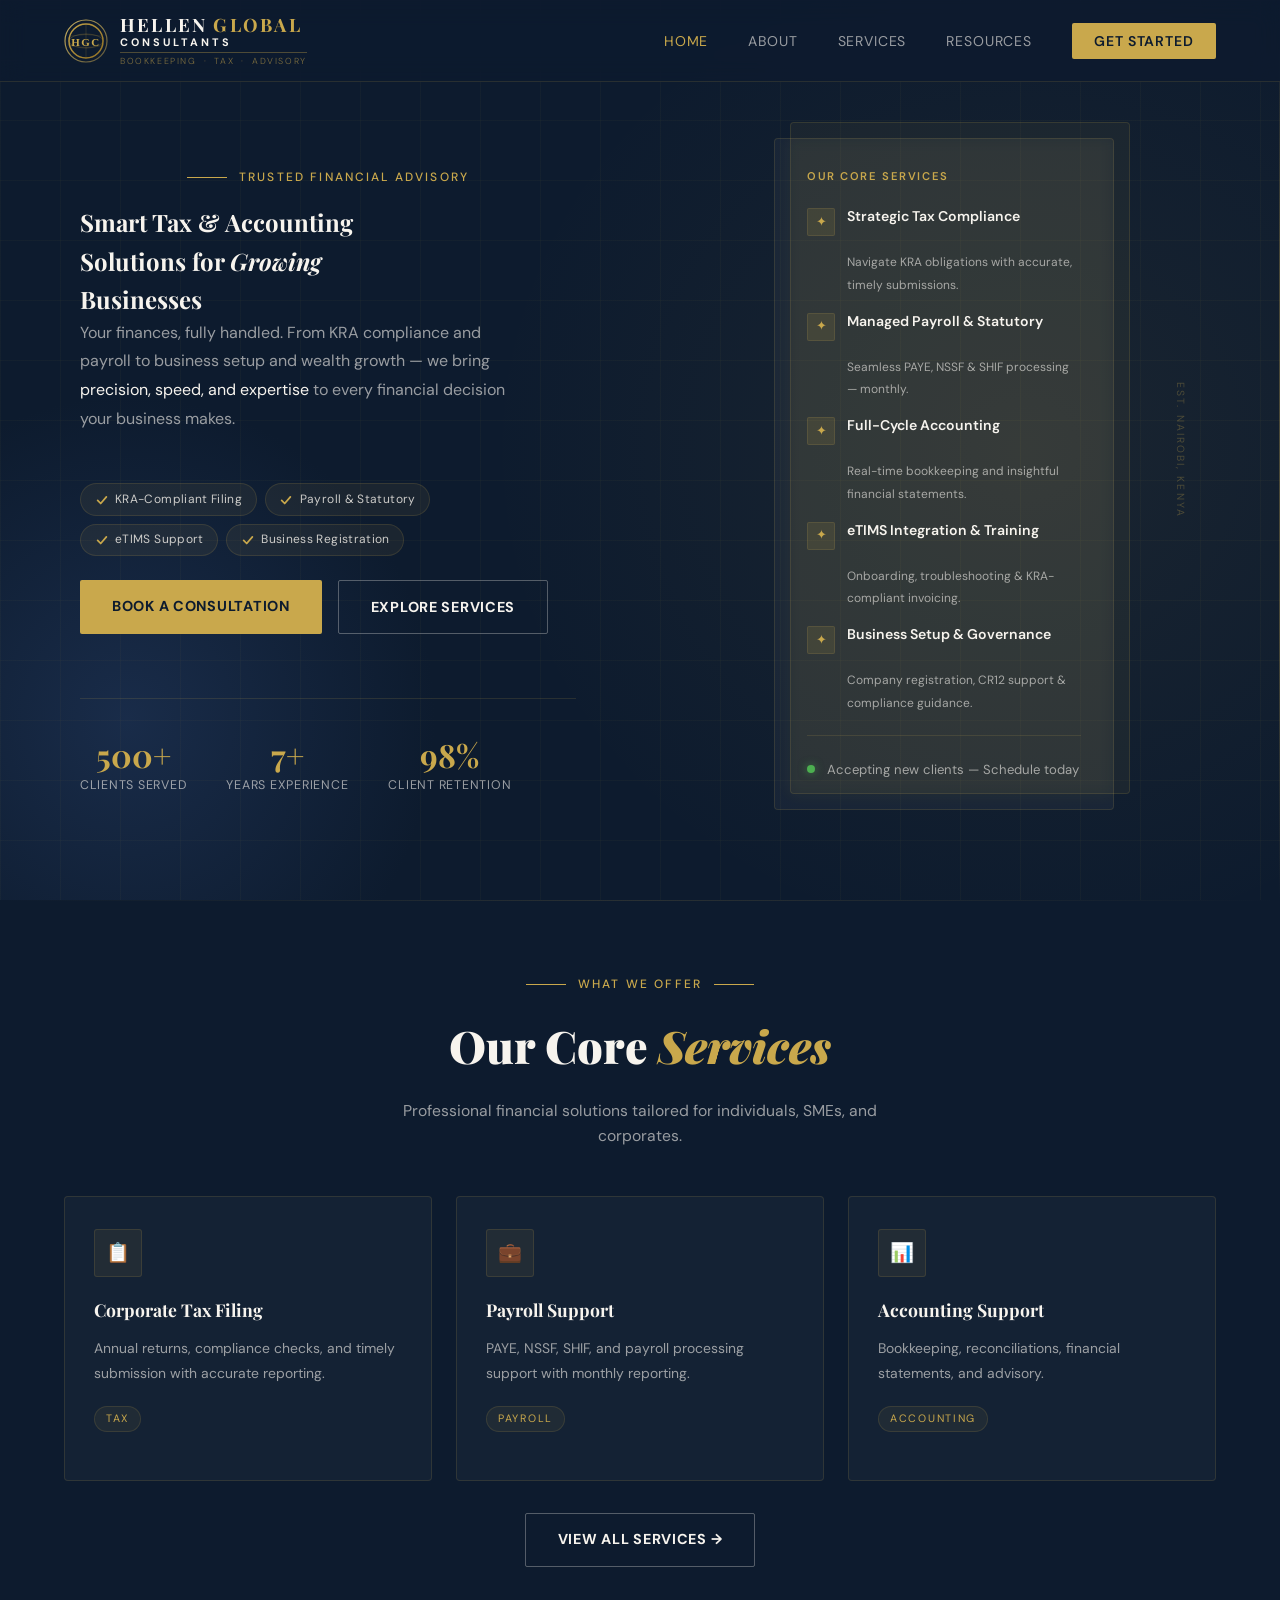
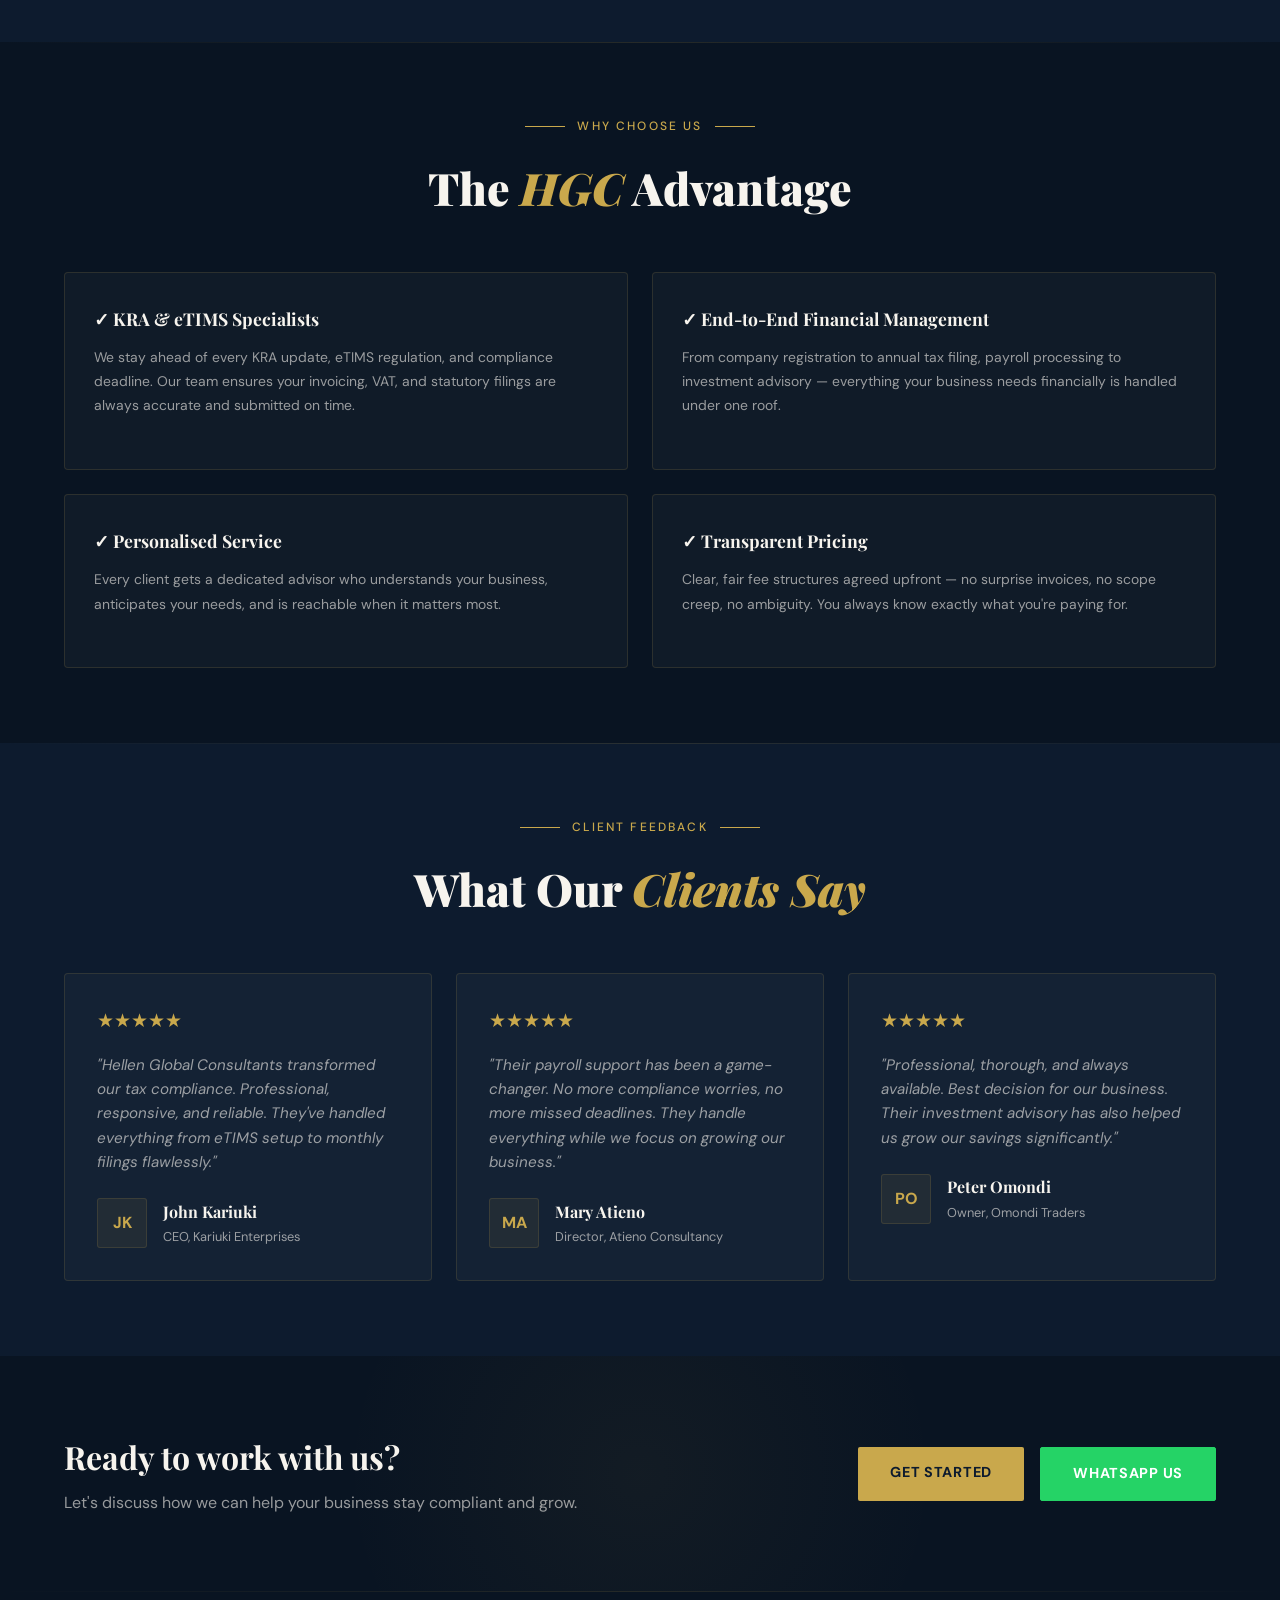
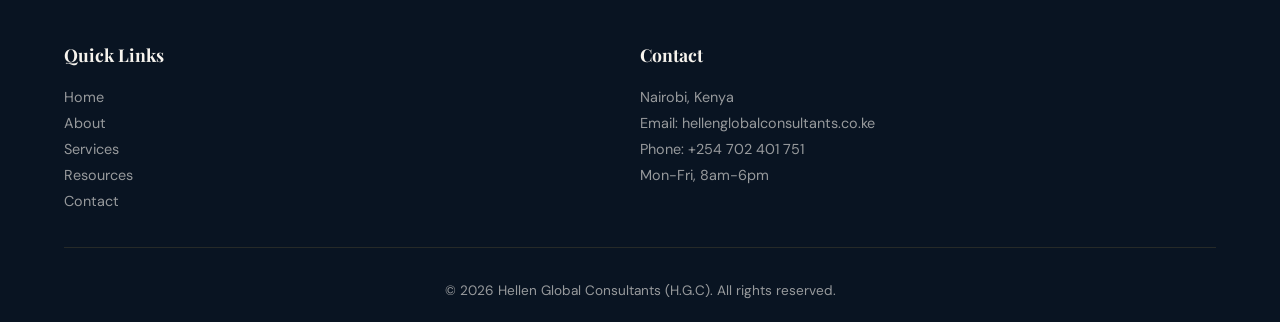
==== commit 2c5a685f: "Update index.html" ====
--- a/index.html
+++ b/index.html
@@ -292,13 +292,6 @@
   <!-- Footer -->
   <footer class="footer">
     <div class="container footer-grid">
-      <div>
-        <h3>Hellen Global Consultants</h3>
-        <p>
-          Reliable financial services for tax compliance, payroll support, accounting, business registration,
-          and investment advisory. Trusted by 500+ businesses across Kenya.
-        </p>
-      </div>
 
       <div>
         <h3>Quick Links</h3>
--- a/style.css
+++ b/style.css
@@ -1,1068 +1,1233 @@
 :root {
-  --navy: #0b1f3a;
-  --gold: #c9a227;
-  --gold-dark: #a88416;
-  --text: #0f172a;
-  --muted: #64748b;
-  --bg: #ffffff;
-  --soft: #f8fafc;  /* Changed from #0b1f3a to a light color for better contrast */
-  --border: #e6e8ee;
+  --gold: #C9A84C;
+  --gold-light: #E8C96A;
+  --gold-dark: #8a6a1f;
+  --navy: #0D1B2E;
+  --navy-mid: #142236;
+  --navy-light: #1C3050;
+  --white: #F7F4EE;
+  --muted: rgba(247,244,238,0.6);
+  --border: rgba(201,168,76,0.15);
+  --soft: rgba(255,255,255,0.03);
+  --success: #4CAF50;
+  --danger: #f44336;
+  --warning: #ff9800;
 }
 
 * {
   margin: 0;
   padding: 0;
   box-sizing: border-box;
-  font-family: "Segoe UI", Arial, sans-serif;
 }
 
 body {
-  background: var(--bg);
-  color: var(--text);
+  font-family: 'DM Sans', sans-serif;
+  background: var(--navy);
+  color: var(--white);
   line-height: 1.6;
-}
-
-/* About Page */
-.hero-about { 
-  background: linear-gradient(135deg, var(--navy) 0%, #1d4ed8 100%); /* Using navy variable */
-  color: white;
-  padding: 80px 0;
-}
-
-.about-grid { 
-  display: grid; 
-  grid-template-columns: 1fr 1fr; 
-  gap: 4rem; 
-  align-items: center; 
-}
-
-.team-grid { 
-  display: grid; 
-  grid-template-columns: repeat(auto-fit, minmax(250px, 1fr)); 
-  gap: 2rem; 
-}
-
-.team-card { 
-  text-align: center; 
-  padding: 2rem; 
-  background: white; 
-  border-radius: 20px; 
-  box-shadow: 0 10px 40px rgba(0,0,0,0.1); 
-}
-
-.team-avatar { 
-  width: 80px; 
-  height: 80px; 
-  background: linear-gradient(135deg, var(--gold), var(--gold-dark)); /* Using gold variables */
-  border-radius: 50%; 
-  display: flex; 
-  align-items: center; 
-  justify-content: center; 
-  font-size: 1.5rem; 
-  font-weight: bold; 
-  color: var(--navy); 
-  margin: 0 auto 1rem; 
-}
-
-/* Services Page */
-.services-full { 
-  padding: 6rem 0; 
-}
-
-.service-category { 
-  margin-bottom: 4rem; 
-}
-
-.service-category h2 { 
-  font-size: 2.5rem; 
-  margin-bottom: 2rem; 
-  color: var(--navy); /* Using navy variable */
-}
-
-.service-item { 
-  display: flex; 
-  justify-content: space-between; 
-  align-items: center; 
-  padding: 1.5rem; 
-  background: var(--soft); /* Using soft variable */
-  border-radius: 12px; 
-  margin-bottom: 1rem; 
-}
-
-.service-price { 
-  background: var(--gold); /* Using gold variable */
-  color: var(--navy); /* Using navy variable */
-  padding: 0.5rem 1rem; 
-  border-radius: 25px; 
-  font-weight: 600; 
-}
-
-a {
-  text-decoration: none;
-  color: inherit;
+  overflow-x: hidden;
+}
+
+h1, h2, h3, h4, h5, h6 {
+  font-family: 'Playfair Display', serif;
+  font-weight: 700;
 }
 
 .container {
   width: 90%;
-  max-width: 1150px;
-  margin: 0 auto; /* Fixed from 'auto' to '0 auto' */
+  max-width: 1200px;
+  margin: 0 auto;
 }
 
 /* Navbar */
 .navbar {
-  background: rgba(255, 255, 255, 0.92);
-  backdrop-filter: blur(10px);
+  position: fixed;
+  top: 0;
+  left: 0;
+  right: 0;
+  z-index: 100;
+  background: rgba(13,27,46,0.85);
+  backdrop-filter: blur(12px);
   border-bottom: 1px solid var(--border);
-  position: sticky;
-  top: 0;
-  z-index: 999;
-}
-
-.navbar .nav-wrap {
+  animation: fadeDown 0.7s ease both;
+}
+
+.nav-wrap {
   display: flex;
   justify-content: space-between;
   align-items: center;
-  padding: 14px 0;
+  padding: 1rem 0;
 }
 
 .brand {
-  font-size: 20px;
-  font-weight: 800;
-  color: var(--navy);
-  letter-spacing: 0.2px;
-}
-
-.brand span {
-  color: var(--gold);
+  display: flex;
+  align-items: center;
+  gap: 0.75rem;
+  text-decoration: none;
+}
+
+.logo-icon {
+  width: 44px;
+  height: 44px;
+  flex-shrink: 0;
+}
+
+.logo-text-group {
+  display: flex;
+  flex-direction: column;
+  line-height: 1;
+}
+
+.logo-name {
+  font-family: 'Playfair Display', serif;
+  font-weight: 700;
+  font-size: 1.15rem;
+  letter-spacing: 0.12em;
+  text-transform: uppercase;
+  color: var(--white);
+}
+
+.logo-name span {
+  color: var(--gold);
+}
+
+.logo-consultants {
+  font-family: 'DM Sans', sans-serif;
+  font-weight: 700;
+  font-size: 0.68rem;
+  letter-spacing: 0.28em;
+  text-transform: uppercase;
+  color: var(--white);
+  margin-top: 0.15rem;
+}
+
+.logo-divider {
+  width: 100%;
+  height: 1px;
+  background: rgba(201,168,76,0.35);
+  margin: 0.25rem 0;
+}
+
+.logo-sub {
+  font-family: 'DM Sans', sans-serif;
+  font-size: 0.55rem;
+  letter-spacing: 0.18em;
+  text-transform: uppercase;
+  color: rgba(201,168,76,0.6);
+  font-weight: 300;
 }
 
 .nav-links {
   display: flex;
-  gap: 18px;
+  gap: 2.5rem;
+  list-style: none;
 }
 
 .nav-links a {
-  font-size: 14px;
-  font-weight: 700;
-  color: var(--text);
-  padding: 8px 10px;
-  border-radius: 10px;
-  transition: all 0.2s ease; /* More specific transition */
+  text-decoration: none;
+  color: var(--muted);
+  font-size: 0.88rem;
+  font-weight: 400;
+  letter-spacing: 0.06em;
+  text-transform: uppercase;
+  transition: color 0.25s;
 }
 
 .nav-links a:hover,
 .nav-links a.active {
-  background: rgba(11, 31, 58, 0.05); /* Light navy background */
-  color: var(--navy);
+  color: var(--gold);
+}
+
+.nav-cta {
+  background: var(--gold);
+  color: var(--navy) !important;
+  padding: 0.55rem 1.4rem;
+  border-radius: 2px;
+  font-weight: 600 !important;
+  transition: background 0.25s !important;
+}
+
+.nav-cta:hover {
+  background: var(--gold-light) !important;
+  color: var(--navy) !important;
 }
 
 .menu-btn {
   display: none;
-  font-size: 22px;
+  font-size: 24px;
   cursor: pointer;
-  color: var(--navy);
-}
-
-/* Hero */
+  color: var(--white);
+}
+
+/* Page Header */
+.page-header {
+  min-height: 40vh;
+  display: flex;
+  align-items: center;
+  position: relative;
+  overflow: hidden;
+  background: var(--navy);
+  padding: 120px 0 60px;
+}
+
+.page-header::before {
+  content: '';
+  position: absolute;
+  inset: 0;
+  background:
+    radial-gradient(ellipse 60% 80% at 80% 50%, rgba(201,168,76,0.07) 0%, transparent 70%),
+    radial-gradient(ellipse 40% 60% at 10% 80%, rgba(28,48,80,0.8) 0%, transparent 60%);
+  pointer-events: none;
+}
+
+.grid-lines {
+  position: absolute;
+  inset: 0;
+  background-image:
+    linear-gradient(rgba(201,168,76,0.04) 1px, transparent 1px),
+    linear-gradient(90deg, rgba(201,168,76,0.04) 1px, transparent 1px);
+  background-size: 60px 60px;
+  pointer-events: none;
+}
+
+.page-header .container {
+  position: relative;
+  z-index: 2;
+  text-align: center;
+}
+
+.page-header h1 {
+  font-size: clamp(2.8rem, 4.5vw, 4.2rem);
+  font-weight: 900;
+  line-height: 1.1;
+  margin-bottom: 1rem;
+  animation: fadeUp 0.8s 0.3s ease both;
+}
+
+.page-header h1 em {
+  font-style: italic;
+  color: var(--gold);
+}
+
+.page-header p {
+  font-size: 1rem;
+  color: var(--muted);
+  max-width: 700px;
+  margin: 0 auto;
+  animation: fadeUp 0.8s 0.5s ease both;
+}
+
+/* Hero Section */
 .hero {
-  background: linear-gradient(120deg, rgba(11, 31, 58, 0.96), rgba(11, 31, 58, 0.75)),
-    url("assets/hero.jpg") center/cover no-repeat;
-  color: white;
-  padding: 95px 0;
-}
-
-.hero .hero-grid {
+  min-height: 100vh;
   display: grid;
-  grid-template-columns: 1.2fr 1fr;
-  gap: 30px;
-  align-items: center;
-}
-
-.hero h1 {
-  font-size: 44px;
-  line-height: 1.15;
-  margin-bottom: 14px;
-}
-
-.hero p {
-  font-size: 16px;
-  opacity: 0.92;
-  margin-bottom: 22px;
+  grid-template-columns: 1fr 1fr;
+  position: relative;
+  overflow: hidden;
+}
+
+.hero::before {
+  content: '';
+  position: absolute;
+  inset: 0;
+  background:
+    radial-gradient(ellipse 60% 80% at 80% 50%, rgba(201,168,76,0.07) 0%, transparent 70%),
+    radial-gradient(ellipse 40% 60% at 10% 80%, rgba(28,48,80,0.8) 0%, transparent 60%);
+  pointer-events: none;
+}
+
+.hero-left {
+  display: flex;
+  flex-direction: column;
+  justify-content: center;
+  padding: 9rem 4rem 5rem 5rem;
+  position: relative;
+  z-index: 2;
+}
+
+.hero-right {
+  display: flex;
+  align-items: center;
+  justify-content: center;
+  position: relative;
+  z-index: 2;
+  padding: 8rem 4rem 5rem 2rem;
+  opacity: 0;
+  animation: fadeIn 1s 0.6s ease forwards;
+}
+
+.card-stack {
+  position: relative;
+  width: 340px;
+}
+
+.card-behind {
+  position: absolute;
+  top: -16px;
+  left: 16px;
+  right: -16px;
+  bottom: 16px;
+  background: rgba(201,168,76,0.06);
+  border: 1px solid var(--border);
+  border-radius: 4px;
+  z-index: 1;
+}
+
+.card-main {
+  position: relative;
+  z-index: 2;
+  background: rgba(255,255,255,0.04);
+  border: 1px solid var(--border);
+  border-radius: 4px;
+  padding: 1.8rem 2rem;
+  backdrop-filter: blur(8px);
+}
+
+.card-tag {
+  font-size: 0.7rem;
+  letter-spacing: 0.14em;
+  text-transform: uppercase;
+  color: var(--gold);
+  margin-bottom: 1.2rem;
+  font-weight: 600;
+}
+
+.service-list {
+  list-style: none;
+  display: flex;
+  flex-direction: column;
+  gap: 0.9rem;
+}
+
+.service-list li {
+  display: flex;
+  align-items: flex-start;
+  gap: 0.75rem;
+  font-size: 0.88rem;
+  color: rgba(247,244,238,0.85);
+}
+
+.service-list li strong {
+  display: block;
+  color: var(--white);
+  font-weight: 600;
+  font-size: 0.88rem;
+}
+
+.service-list li small {
+  font-size: 0.75rem;
+  color: var(--muted);
+  line-height: 1.4;
+}
+
+.service-icon {
+  margin-top: 3px;
+  width: 28px;
+  height: 28px;
+  background: rgba(201,168,76,0.12);
+  border: 1px solid var(--border);
+  border-radius: 2px;
+  display: flex;
+  align-items: center;
+  justify-content: center;
+  font-size: 0.8rem;
+  flex-shrink: 0;
+  color: var(--gold);
+}
+
+.card-divider {
+  height: 1px;
+  background: var(--border);
+  margin: 1.4rem 0;
+}
+
+.card-badge {
+  display: flex;
+  align-items: center;
+  gap: 0.75rem;
+}
+
+.badge-dot {
+  width: 8px;
+  height: 8px;
+  background: var(--success);
+  border-radius: 50%;
+  box-shadow: 0 0 8px rgba(76,175,80,0.6);
+  animation: pulse 2s ease infinite;
+}
+
+.badge-text {
+  font-size: 0.82rem;
+  color: var(--muted);
+}
+
+.vert-text {
+  position: absolute;
+  right: 2rem;
+  top: 50%;
+  transform: translateY(-50%) rotate(90deg);
+  font-size: 0.65rem;
+  letter-spacing: 0.2em;
+  text-transform: uppercase;
+  color: rgba(201,168,76,0.3);
+  white-space: nowrap;
+}
+
+.accent-line {
+  position: absolute;
+  top: 0;
+  right: 0;
+  width: 1px;
+  height: 100%;
+  background: linear-gradient(to bottom, transparent, rgba(201,168,76,0.3) 30%, rgba(201,168,76,0.3) 70%, transparent);
+}
+
+/* Sections */
+.section {
+  padding: 75px 0;
+  position: relative;
+  overflow: hidden;
+}
+
+.section::before {
+  content: '';
+  position: absolute;
+  top: 0;
+  left: 0;
+  right: 0;
+  height: 1px;
+  background: linear-gradient(to right, transparent, var(--border), transparent);
+}
+
+.section-title {
+  text-align: center;
+  margin-bottom: 3rem;
+}
+
+.eyebrow {
+  display: flex;
+  align-items: center;
+  gap: 0.75rem;
+  justify-content: center;
+  margin-bottom: 1rem;
+}
+
+.eyebrow-line {
+  width: 40px;
+  height: 1px;
+  background: var(--gold);
+}
+
+.eyebrow-text {
+  font-size: 0.75rem;
+  letter-spacing: 0.18em;
+  text-transform: uppercase;
+  color: var(--gold);
+  font-weight: 500;
+}
+
+.section-title h2 {
+  font-size: clamp(2rem, 3.5vw, 3rem);
+  font-weight: 900;
+  color: var(--white);
+  margin-bottom: 1rem;
+}
+
+.section-title h2 em {
+  font-style: italic;
+  color: var(--gold);
+}
+
+.section-title p {
+  font-size: 0.98rem;
+  color: var(--muted);
+  max-width: 520px;
+  margin: 0 auto;
+}
+
+/* Grids */
+.grid-3,
+.team-grid,
+.services-grid {
+  display: grid;
+  grid-template-columns: repeat(3, 1fr);
+  gap: 1.5rem;
+}
+
+.grid-2 {
+  display: grid;
+  grid-template-columns: repeat(2, 1fr);
+  gap: 1.5rem;
+}
+
+.about-grid {
+  display: grid;
+  grid-template-columns: 1fr 1fr;
+  gap: 4rem;
+  align-items: center;
+}
+
+/* Cards */
+.card {
+  background: var(--soft);
+  border: 1px solid var(--border);
+  border-radius: 4px;
+  padding: 2rem 1.8rem;
+  transition: all 0.3s ease;
+  position: relative;
+  overflow: hidden;
+}
+
+.card::before {
+  content: '';
+  position: absolute;
+  top: 0;
+  left: 0;
+  right: 0;
+  height: 2px;
+  background: linear-gradient(to right, transparent, rgba(201,168,76,0.5), transparent);
+  transform: scaleX(0);
+  transition: transform 0.35s ease;
+}
+
+.card:hover {
+  background: rgba(201,168,76,0.06);
+  border-color: rgba(201,168,76,0.35);
+  transform: translateY(-4px);
+}
+
+.card:hover::before {
+  transform: scaleX(1);
+}
+
+.card h3 {
+  font-family: 'Playfair Display', serif;
+  font-size: 1.1rem;
+  font-weight: 700;
+  color: var(--white);
+  margin-bottom: 0.75rem;
+}
+
+.card p {
+  font-size: 0.87rem;
+  color: var(--muted);
+  line-height: 1.75;
+  margin-bottom: 1.2rem;
+}
+
+/* Badge */
+.badge {
+  display: inline-block;
+  font-size: 0.67rem;
+  letter-spacing: 0.16em;
+  text-transform: uppercase;
+  color: var(--gold);
+  background: rgba(201,168,76,0.07);
+  border: 1px solid var(--border);
+  border-radius: 20px;
+  padding: 0.22rem 0.7rem;
+  margin-bottom: 1rem;
+}
+
+/* Service Cards */
+.service-icon-large {
+  width: 48px;
+  height: 48px;
+  background: rgba(201,168,76,0.08);
+  border: 1px solid var(--border);
+  border-radius: 3px;
+  display: flex;
+  align-items: center;
+  justify-content: center;
+  margin-bottom: 1.2rem;
+  font-size: 1.2rem;
+  color: var(--gold);
+  transition: background 0.3s;
+}
+
+.card:hover .service-icon-large {
+  background: rgba(201,168,76,0.15);
+}
+
+/* Team Cards */
+.team-card {
+  text-align: center;
+  padding: 2rem;
+  background: var(--soft);
+  border: 1px solid var(--border);
+  border-radius: 4px;
+  transition: all 0.3s ease;
+}
+
+.team-card:hover {
+  transform: translateY(-4px);
+  border-color: rgba(201,168,76,0.35);
+}
+
+.team-avatar {
+  width: 100px;
+  height: 100px;
+  background: rgba(201,168,76,0.08);
+  border: 1px solid var(--border);
+  border-radius: 3px;
+  display: flex;
+  align-items: center;
+  justify-content: center;
+  font-size: 2rem;
+  font-weight: bold;
+  color: var(--gold);
+  margin: 0 auto 1.5rem;
+  transition: all 0.3s ease;
+}
+
+.team-card:hover .team-avatar {
+  background: rgba(201,168,76,0.15);
+  border-color: rgba(201,168,76,0.35);
+}
+
+.team-card h3 {
+  color: var(--white);
+  margin-bottom: 0.3rem;
+}
+
+.team-card p {
+  color: var(--gold);
+  font-weight: 600;
+  margin-bottom: 0.8rem;
+  font-size: 0.9rem;
+}
+
+.team-title {
+  color: var(--gold) !important;
+  font-weight: 600;
+  margin-bottom: 0.8rem;
+  font-size: 0.9rem;
+}
+
+.team-bio {
+  color: var(--muted);
+  font-size: 0.85rem;
+  margin-bottom: 1rem;
+}
+
+.team-social {
+  display: flex;
+  gap: 1rem;
+  justify-content: center;
+  margin-top: 1rem;
+}
+
+.team-social a {
+  color: var(--muted);
+  text-decoration: none;
+  transition: color 0.2s;
+}
+
+.team-social a:hover {
+  color: var(--gold);
 }
 
 /* Buttons */
 .btn-row {
   display: flex;
-  gap: 12px;
+  gap: 1rem;
   flex-wrap: wrap;
 }
 
 .btn {
   display: inline-block;
-  padding: 12px 18px;
-  border-radius: 14px;
-  font-weight: 800;
-  font-size: 14px;
-  transition: all 0.2s ease;
+  padding: 0.9rem 2rem;
+  font-family: 'DM Sans', sans-serif;
+  font-size: 0.9rem;
+  font-weight: 700;
+  letter-spacing: 0.05em;
+  text-transform: uppercase;
+  border: none;
   cursor: pointer;
-  border: 2px solid transparent; /* Added for consistency */
+  border-radius: 2px;
+  transition: all 0.25s;
+  text-decoration: none;
 }
 
 .btn.primary {
   background: var(--gold);
   color: var(--navy);
+}
+
+.btn.primary:hover {
+  background: var(--gold-light);
+  transform: translateY(-2px);
+}
+
+.btn.outline {
+  background: transparent;
+  color: var(--white);
+  border: 1px solid rgba(247,244,238,0.3);
+}
+
+.btn.outline:hover {
   border-color: var(--gold);
-}
-
-.btn.primary:hover {
-  background: var(--gold-dark);
-  border-color: var(--gold-dark);
+  color: var(--gold);
   transform: translateY(-2px);
 }
 
-.btn.outline {
-  border: 2px solid rgba(255, 255, 255, 0.75);
+.btn.whatsapp {
+  background: #25D366;
   color: white;
-  background: transparent;
-}
-
-.btn.outline:hover {
-  background: rgba(255, 255, 255, 0.12);
+  border: 1px solid #25D366;
+}
+
+.btn.whatsapp:hover {
+  background: #128C7E;
+  border-color: #128C7E;
   transform: translateY(-2px);
 }
 
-/* Sections */
-.section {
-  padding: 75px 0;
-}
-
-.section-title {
-  text-align: center;
-  margin-bottom: 38px;
-}
-
-.section-title h2 {
-  font-size: 30px;
-  margin-bottom: 10px;
-  color: var(--navy);
-}
-
-.section-title p {
-  color: var(--muted);
-  font-size: 15px;
-}
-
-/* Cards */
-.grid-3 {
+/* Stats */
+.stats-grid {
   display: grid;
   grid-template-columns: repeat(3, 1fr);
-  gap: 18px;
-}
-
-.card {
+  gap: 2rem;
+  margin-top: 2rem;
+}
+
+.stat-item {
+  text-align: center;
+}
+
+.stat-num {
+  font-family: 'Playfair Display', serif;
+  font-size: 2rem;
+  font-weight: 700;
+  color: var(--gold);
+  line-height: 1;
+}
+
+.stat-label {
+  font-size: 0.78rem;
+  color: var(--muted);
+  letter-spacing: 0.06em;
+  text-transform: uppercase;
+  margin-top: 0.3rem;
+}
+
+/* Value Pills */
+.value-pills {
+  display: flex;
+  flex-wrap: wrap;
+  gap: 0.5rem;
+  margin: 1.5rem 0;
+}
+
+.pill {
+  display: flex;
+  align-items: center;
+  gap: 0.4rem;
+  background: rgba(201,168,76,0.08);
   border: 1px solid var(--border);
   border-radius: 20px;
-  padding: 24px;
-  background: white;
-  box-shadow: 0 10px 22px rgba(0, 0, 0, 0.05);
-  transition: all 0.2s ease;
-}
-
-.card:hover {
-  transform: translateY(-3px);
-  border-color: var(--gold); /* Changed to gold on hover */
-  box-shadow: 0 20px 30px rgba(0, 0, 0, 0.1);
-}
-
-.card h3 {
-  font-size: 18px;
-  margin-bottom: 8px;
-  color: var(--navy);
-}
-
-.card p {
-  color: var(--muted);
-  font-size: 14px;
-}
-
-/* Badge */
-.badge {
-  display: inline-block;
-  padding: 6px 10px;
-  background: #fff7dd;
-  border: 1px solid var(--gold); /* Using gold variable */
-  color: var(--gold-dark);
-  border-radius: 999px;
-  font-size: 12px;
-  font-weight: 800;
-  margin-bottom: 12px;
-}
-
-/* CTA */
+  padding: 0.35rem 0.85rem;
+  font-size: 0.75rem;
+  color: rgba(247,244,238,0.8);
+  letter-spacing: 0.03em;
+  transition: all 0.2s;
+  cursor: default;
+}
+
+.pill:hover {
+  background: rgba(201,168,76,0.15);
+  border-color: rgba(201,168,76,0.45);
+  color: var(--white);
+}
+
+.pill svg {
+  width: 14px;
+  height: 14px;
+}
+
+/* CTA Section */
 .cta {
-  background: var(--soft);
-  border-top: 1px solid var(--border);
-  border-bottom: 1px solid var(--border);
-}
-
-.cta .cta-wrap {
+  background: #091422;
+  position: relative;
+  overflow: hidden;
+}
+
+.cta::before {
+  content: '';
+  position: absolute;
+  width: 600px;
+  height: 600px;
+  border-radius: 50%;
+  background: radial-gradient(ellipse, rgba(201,168,76,0.05) 0%, transparent 70%);
+  top: 50%;
+  left: 50%;
+  transform: translate(-50%, -50%);
+  pointer-events: none;
+}
+
+.cta-wrap {
   display: flex;
   justify-content: space-between;
   align-items: center;
-  gap: 25px;
+  gap: 2rem;
   flex-wrap: wrap;
+  position: relative;
+  z-index: 2;
 }
 
 .cta h2 {
-  font-size: 26px;
-  color: var(--navy);
+  font-size: 2rem;
+  color: var(--white);
+  margin-bottom: 0.5rem;
 }
 
 .cta p {
   color: var(--muted);
+  font-size: 1rem;
 }
 
 /* Footer */
 .footer {
-  background: var(--navy); /* Using navy variable instead of hardcoded color */
-  color: white;
-  padding: 50px 0;
+  background: #091422;
+  padding: 50px 0 20px;
+  position: relative;
+  overflow: hidden;
+}
+
+.footer::before {
+  content: '';
+  position: absolute;
+  top: 0;
+  left: 0;
+  right: 0;
+  height: 1px;
+  background: linear-gradient(to right, transparent, var(--border), transparent);
 }
 
 .footer-grid {
   display: grid;
   grid-template-columns: 2fr 1fr 1fr;
-  gap: 18px;
+  gap: 2rem;
+  margin-bottom: 2rem;
+  position: relative;
+  z-index: 2;
+}
+
+.footer h3 {
+  font-family: 'Playfair Display', serif;
+  font-size: 1.1rem;
+  color: var(--white);
+  margin-bottom: 1rem;
 }
 
 .footer p,
 .footer a {
-  color: rgba(255, 255, 255, 0.78);
-  font-size: 14px;
-  transition: color 0.2s ease;
+  color: var(--muted);
+  font-size: 0.9rem;
+  text-decoration: none;
+  transition: color 0.2s;
+  line-height: 1.8;
 }
 
 .footer a:hover {
-  color: var(--gold); /* Gold hover effect for footer links */
-}
-
-.footer h3 {
-  margin-bottom: 10px;
-  color: white;
-  font-size: 18px;
+  color: var(--gold);
 }
 
 .copy {
-  margin-top: 25px;
-  border-top: 1px solid rgba(255, 255, 255, 0.12);
-  padding-top: 16px;
-  font-size: 13px;
-  color: rgba(255, 255, 255, 0.7);
-  text-align: center; /* Added for better appearance */
+  text-align: center;
+  padding-top: 2rem;
+  border-top: 1px solid var(--border);
+  color: var(--muted);
+  font-size: 0.85rem;
 }
 
 /* Forms */
 form {
   display: grid;
-  gap: 12px;
+  gap: 1rem;
 }
 
 input, textarea, select {
-  padding: 12px 14px;
-  border-radius: 14px;
-  border: 1px solid var(--border);
+  padding: 1rem;
+  background: var(--soft);
+  border: 1px solid var(--border);
+  border-radius: 4px;
+  font-family: 'DM Sans', sans-serif;
+  font-size: 0.9rem;
+  color: var(--white);
   outline: none;
-  font-size: 14px;
-  background: white;
-  transition: border-color 0.2s ease, box-shadow 0.2s ease;
+  transition: all 0.2s;
 }
 
 input:focus, textarea:focus, select:focus {
   border-color: var(--gold);
-  box-shadow: 0 0 0 3px rgba(201, 162, 39, 0.18);
-}
-
-textarea {
-  min-height: 130px;
-  resize: vertical;
-}
-
-button {
-  border: none;
-  cursor: pointer;
-  background: none;
-}
-
-/* Responsive */
-@media (max-width: 900px) {
-  .hero .hero-grid {
-    grid-template-columns: 1fr;
-  }
-
-  .grid-3 {
-    grid-template-columns: 1fr;
-  }
-
-  .footer-grid {
-    grid-template-columns: 1fr;
-    gap: 30px;
-  }
-
-  .nav-links {
-    display: none;
-    flex-direction: column;
-    background: white;
-    position: absolute;
-    right: 5%;
-    top: 60px;
-    width: 220px;
-    border: 1px solid var(--border);
-    border-radius: 14px;
-    padding: 12px;
-    box-shadow: 0 12px 24px rgba(0,0,0,0.08);
-  }
-
-  .nav-links.show {
-    display: flex;
-  }
-
-  .menu-btn {
-    display: block;
-  }
-  
-  .service-item {
-    flex-direction: column;
-    gap: 15px;
-    text-align: center;
-  }
-}
-
-/* Small screens */
-@media (max-width: 480px) {
-  .hero h1 {
-    font-size: 32px;
-  }
-  
-  .section {
-    padding: 50px 0;
-  }
-  
-  .btn-row {
-    flex-direction: column;
-  }
-  
-  .btn {
-    width: 100%;
-    text-align: center;
-  }
-}
-
-/* WhatsApp button style */
-.btn.whatsapp {
-  background: #25D366;  /* WhatsApp green */
-  color: white;
-  border: 2px solid #25D366;
-}
-
-.btn.whatsapp:hover {
-  background: #128C7E;  /* Darker WhatsApp green */
-  border-color: #128C7E;
-  transform: translateY(-2px);
-}
-
-/* For CTA section specifically */
-.cta .btn.whatsapp {
-  background: #25D366;
-  color: white;
-  border-color: #25D366;
-}
-/* Services Page Enhancements */
-
-.service-category {
-  margin-bottom: 60px;
-}
-
-.service-category h2 {
-  font-size: 32px;
-  color: var(--navy);
-  margin-bottom: 30px;
-  padding-bottom: 15px;
-  border-bottom: 3px solid var(--gold);
-  display: inline-block;
-}
-
-.service-card {
-  height: 100%;
-  display: flex;
-  flex-direction: column;
-  transition: all 0.3s ease;
-}
-
-.service-card:hover {
-  transform: translateY(-5px);
-  box-shadow: 0 20px 40px rgba(0,0,0,0.1);
-}
-
-.service-card ul {
-  margin-top: auto;
-  padding-top: 20px;
-}
-
-.service-card li {
-  color: var(--muted);
-  font-size: 14px;
-  margin-bottom: 8px;
-  display: flex;
-  align-items: center;
-  gap: 8px;
-}
-
-.service-card li:before {
-  content: "✓";
-  color: var(--gold);
-  font-weight: bold;
-  margin-right: 8px;
-}
-
-.page-header {
-  background: linear-gradient(135deg, var(--navy) 0%, #1e40af 100%);
-  color: white;
-  padding: 80px 0;
+  background: rgba(201,168,76,0.1);
+}
+
+input::placeholder, textarea::placeholder {
+  color: var(--muted);
+}
+
+select option {
+  background: var(--navy);
+  color: var(--white);
+}
+
+.form-row {
+  display: grid;
+  grid-template-columns: 1fr 1fr;
+  gap: 1rem;
+}
+
+.form-status {
+  padding: 1rem;
+  border-radius: 4px;
   text-align: center;
-}
-
-.page-header h1 {
-  font-size: 48px;
-  margin-bottom: 16px;
-  animation: fadeInUp 0.8s ease;
-}
-
-.page-header p {
-  font-size: 18px;
-  max-width: 700px;
-  margin: 0 auto;
-  opacity: 0.9;
-  animation: fadeInUp 0.8s ease 0.1s both;
-}
-
-@keyframes fadeInUp {
-  from {
-    opacity: 0;
-    transform: translateY(20px);
-  }
-  to {
-    opacity: 1;
-    transform: translateY(0);
-  }
-}
-
-/* Responsive adjustments */
-@media (max-width: 768px) {
-  .page-header h1 {
-    font-size: 36px;
-  }
-  
-  .service-category h2 {
-    font-size: 28px;
-  }
-}
-/* Contact Page Enhancements */
-
-.contact-info-card {
+  font-size: 0.9rem;
+  margin-top: 1rem;
+}
+
+.form-status.success {
+  background: rgba(76,175,80,0.1);
+  border: 1px solid var(--success);
+  color: var(--success);
+}
+
+.form-status.error {
+  background: rgba(244,67,54,0.1);
+  border: 1px solid var(--danger);
+  color: var(--danger);
+}
+
+.form-status.loading {
+  background: rgba(255,152,0,0.1);
+  border: 1px solid var(--warning);
+  color: var(--warning);
+}
+
+/* Contact Cards */
+.contact-card {
   text-align: center;
-  transition: transform 0.3s ease;
-}
-
-.contact-info-card:hover {
-  transform: translateY(-5px);
+  padding: 2rem;
 }
 
 .contact-icon {
   width: 60px;
   height: 60px;
-  background: var(--soft);
-  border-radius: 50%;
+  background: rgba(201,168,76,0.08);
+  border: 1px solid var(--border);
+  border-radius: 3px;
   display: flex;
   align-items: center;
   justify-content: center;
-  margin: 0 auto 15px;
-  font-size: 24px;
-}
-
-.form-group {
-  margin-bottom: 15px;
-}
-
-.form-row {
-  display: grid;
-  grid-template-columns: 1fr 1fr;
-  gap: 12px;
-}
-
-/* Form status messages */
-.form-status {
-  padding: 12px;
-  border-radius: 8px;
-  margin-top: 15px;
-  display: none;
-}
-
-.form-status.success {
-  background: #d4edda;
-  color: #155724;
-  border: 1px solid #c3e6cb;
-}
-
-.form-status.error {
-  background: #f8d7da;
-  color: #721c24;
-  border: 1px solid #f5c6cb;
+  margin: 0 auto 1rem;
+  font-size: 1.5rem;
+  color: var(--gold);
+}
+
+.contact-link {
+  display: inline-flex;
+  align-items: center;
+  gap: 0.5rem;
+  background: rgba(201,168,76,0.08);
+  border: 1px solid var(--border);
+  border-radius: 25px;
+  padding: 0.5rem 1.2rem;
+  color: var(--white);
+  text-decoration: none;
+  font-size: 0.9rem;
+  transition: all 0.2s;
+}
+
+.contact-link:hover {
+  background: rgba(201,168,76,0.15);
+  border-color: var(--gold);
+  color: var(--gold);
 }
 
 /* FAQ Section */
 .faq-grid {
   display: grid;
   grid-template-columns: repeat(2, 1fr);
-  gap: 20px;
+  gap: 1.5rem;
 }
 
 .faq-item {
-  background: white;
-  padding: 20px;
-  border-radius: 12px;
-  border: 1px solid var(--border);
+  background: var(--soft);
+  border: 1px solid var(--border);
+  border-radius: 4px;
+  padding: 1.5rem;
 }
 
 .faq-item h4 {
-  color: var(--navy);
-  margin-bottom: 8px;
-  font-size: 16px;
+  font-family: 'Playfair Display', serif;
+  color: var(--white);
+  margin-bottom: 0.5rem;
+  font-size: 1rem;
 }
 
 .faq-item p {
   color: var(--muted);
-  font-size: 14px;
-}
-
-/* Responsive */
-@media (max-width: 768px) {
-  .form-row {
-    grid-template-columns: 1fr;
-  }
-  
-  .faq-grid {
-    grid-template-columns: 1fr;
-  }
-  
-  [style*="grid-template-columns: 1fr 1.5fr"] {
-    grid-template-columns: 1fr !important;
-  }
-}
-/* Blog Page Styles */
-
-.blog-card {
-  transition: all 0.3s ease;
-  overflow: hidden;
-}
-
-.blog-card:hover {
-  transform: translateY(-5px);
-  box-shadow: 0 20px 40px rgba(0,0,0,0.1);
-}
-
-.blog-image {
-  transition: transform 0.3s ease;
-}
-
-.blog-card:hover .blog-image {
-  transform: scale(1.05);
-}
-
-.category-filter {
-  display: flex;
-  gap: 12px;
-  flex-wrap: wrap;
-  justify-content: center;
-  margin-bottom: 40px;
-}
-
-.category-filter a {
-  padding: 8px 20px;
-  border-radius: 25px;
-  border: 1px solid var(--border);
-  color: var(--muted);
-  text-decoration: none;
-  transition: all 0.2s ease;
-}
-
-.category-filter a:hover,
-.category-filter a.active {
-  background: var(--gold);
-  color: var(--navy);
-  border-color: var(--gold);
-}
-
-.featured-post {
-  display: grid;
-  grid-template-columns: 1fr 1fr;
-  gap: 0;
-  overflow: hidden;
-  border-radius: 20px;
-  margin-bottom: 50px;
-}
-
-.newsletter-form {
-  display: flex;
-  gap: 12px;
-  max-width: 500px;
-  margin: 0 auto;
-}
-
-@media (max-width: 768px) {
-  .featured-post {
-    grid-template-columns: 1fr;
-  }
-  
-  .newsletter-form {
-    flex-direction: column;
-  }
-  
-  .blog-card {
-    margin-bottom: 20px;
-  }
-}
-
-/* Blog meta information */
-.blog-meta {
-  display: flex;
-  gap: 15px;
-  color: var(--muted);
-  font-size: 13px;
-  margin: 15px 0;
-}
-
-.blog-meta span {
-  display: flex;
-  align-items: center;
-  gap: 5px;
-}
-
-/* Reading time badge */
-.read-time {
+  font-size: 0.9rem;
+}
+
+/* Service Category */
+.service-category {
+  margin-bottom: 4rem;
+}
+
+.service-category h2 {
+  font-size: 2rem;
+  color: var(--white);
+  margin-bottom: 2rem;
+  padding-bottom: 1rem;
+  border-bottom: 1px solid var(--border);
+}
+
+.service-card ul {
+  list-style: none;
+  margin-top: 1rem;
+}
+
+.service-card li {
+  color: var(--muted);
+  font-size: 0.85rem;
+  margin-bottom: 0.5rem;
+  display: flex;
+  align-items: center;
+  gap: 0.5rem;
+}
+
+.service-card li::before {
+  content: "✓";
+  color: var(--gold);
+  font-weight: bold;
+}
+
+/* Testimonials */
+.testimonial-card {
   background: var(--soft);
-  padding: 3px 8px;
-  border-radius: 12px;
-  font-size: 12px;
-  color: var(--muted);
-}
-/* About Page Enhancements */
-
-.hero-about {
-  background: linear-gradient(135deg, var(--navy) 0%, #1d4ed8 100%);
-  color: white;
-  padding: 80px 0;
-}
-
-.about-grid {
-  display: grid;
-  grid-template-columns: 1fr 1fr;
-  gap: 4rem;
-  align-items: center;
-}
-
-.team-grid {
-  display: grid;
-  grid-template-columns: repeat(auto-fit, minmax(250px, 1fr));
-  gap: 2rem;
-  margin-top: 40px;
-}
-
-.team-card {
-  text-align: center;
+  border: 1px solid var(--border);
+  border-radius: 4px;
   padding: 2rem;
-  background: white;
-  border-radius: 20px;
-  box-shadow: 0 10px 40px rgba(0,0,0,0.1);
-  transition: transform 0.3s ease;
-}
-
-.team-card:hover {
-  transform: translateY(-5px);
-}
-
-.team-avatar {
-  width: 100px;
-  height: 100px;
-  background: linear-gradient(135deg, var(--gold), var(--gold-dark));
-  border-radius: 50%;
-  display: flex;
-  align-items: center;
-  justify-content: center;
-  font-size: 2rem;
-  font-weight: bold;
-  color: var(--navy);
-  margin: 0 auto 1.5rem;
-}
-
-.stats-grid {
-  display: grid;
-  grid-template-columns: repeat(3, 1fr);
-  gap: 30px;
-  margin-top: 30px;
-}
-
-.stat-item {
-  text-align: center;
-}
-
-.stat-number {
-  font-size: 36px;
-  font-weight: 700;
-  color: var(--gold);
-  margin-bottom: 5px;
-}
-
-.stat-label {
-  color: var(--muted);
-  font-size: 14px;
-}
-
-.testimonial-card {
-  background: white;
-  padding: 25px;
-  border-radius: 16px;
-  box-shadow: 0 5px 20px rgba(0,0,0,0.05);
 }
 
 .testimonial-rating {
   color: var(--gold);
-  margin-bottom: 15px;
+  font-size: 1.2rem;
+  margin-bottom: 1rem;
 }
 
 .testimonial-text {
   color: var(--muted);
-  margin-bottom: 20px;
   font-style: italic;
+  margin-bottom: 1.5rem;
+  font-size: 0.95rem;
 }
 
 .testimonial-author {
   display: flex;
   align-items: center;
-  gap: 12px;
+  gap: 1rem;
 }
 
 .author-avatar {
   width: 50px;
   height: 50px;
-  background: var(--soft);
-  border-radius: 50%;
+  background: rgba(201,168,76,0.08);
+  border: 1px solid var(--border);
+  border-radius: 3px;
   display: flex;
   align-items: center;
   justify-content: center;
   font-weight: bold;
-  color: var(--navy);
+  color: var(--gold);
 }
 
 .author-info h4 {
-  color: var(--navy);
-  font-size: 16px;
-  margin-bottom: 4px;
+  color: var(--white);
+  font-size: 1rem;
+  margin-bottom: 0.2rem;
 }
 
 .author-info p {
   color: var(--muted);
-  font-size: 13px;
-}
-
-@media (max-width: 768px) {
-  .about-grid {
+  font-size: 0.8rem;
+}
+
+/* Pricing Card */
+.pricing-card {
+  text-align: center;
+  padding: 3rem;
+  background: linear-gradient(135deg, var(--soft), rgba(201,168,76,0.1));
+}
+
+.pricing-card h3 {
+  font-size: 2rem;
+  margin-bottom: 1rem;
+}
+
+.pricing-card p {
+  font-size: 1.1rem;
+  margin-bottom: 2rem;
+}
+
+/* Resources/Blog */
+.blog-card {
+  height: 100%;
+  display: flex;
+  flex-direction: column;
+}
+
+.blog-meta {
+  display: flex;
+  gap: 1rem;
+  color: var(--muted);
+  font-size: 0.8rem;
+  margin: 1rem 0;
+}
+
+.blog-meta span {
+  display: flex;
+  align-items: center;
+  gap: 0.3rem;
+}
+
+.read-more {
+  color: var(--gold);
+  text-decoration: none;
+  font-weight: 600;
+  font-size: 0.9rem;
+  display: inline-flex;
+  align-items: center;
+  gap: 0.3rem;
+  transition: gap 0.2s;
+  margin-top: auto;
+}
+
+.read-more:hover {
+  gap: 0.5rem;
+}
+
+/* Animations */
+@keyframes fadeUp {
+  from {
+    opacity: 0;
+    transform: translateY(24px);
+  }
+  to {
+    opacity: 1;
+    transform: translateY(0);
+  }
+}
+
+@keyframes fadeDown {
+  from {
+    opacity: 0;
+    transform: translateY(-16px);
+  }
+  to {
+    opacity: 1;
+    transform: translateY(0);
+  }
+}
+
+@keyframes fadeIn {
+  from { opacity: 0; }
+  to { opacity: 1; }
+}
+
+@keyframes pulse {
+  0%, 100% { opacity: 1; transform: scale(1); }
+  50% { opacity: 0.6; transform: scale(1.3); }
+}
+
+/* Responsive */
+@media (max-width: 900px) {
+  .hero {
     grid-template-columns: 1fr;
-    gap: 2rem;
-  }
-  
+  }
+
+  .hero-left {
+    padding: 6rem 2rem 2rem;
+  }
+
+  .hero-right {
+    padding: 2rem;
+  }
+
+  .nav-links {
+    display: none;
+    flex-direction: column;
+    background: var(--navy-mid);
+    position: absolute;
+    top: 100%;
+    right: 5%;
+    width: 250px;
+    padding: 1.5rem;
+    border: 1px solid var(--border);
+    border-radius: 4px;
+    backdrop-filter: blur(12px);
+  }
+
+  .nav-links.show {
+    display: flex;
+  }
+
+  .menu-btn {
+    display: block;
+  }
+
+  .about-grid,
+  .footer-grid,
+  .faq-grid,
+  .grid-2,
+  .form-row {
+    grid-template-columns: 1fr;
+  }
+
+  .grid-3,
+  .team-grid,
+  .services-grid,
   .stats-grid {
     grid-template-columns: 1fr;
-    gap: 20px;
-  }
-  
-  [style*="grid-template-columns: repeat(4, 1fr)"] {
-    grid-template-columns: repeat(2, 1fr) !important;
-  }
-  
-  [style*="grid-template-columns: repeat(3, 1fr)"] {
-    grid-template-columns: 1fr !important;
-  }
-}
-/* Blog Page Enhanced Styles */
-
-.read-more-link {
-  color: var(--gold);
-  font-weight: 600;
-  text-decoration: none;
-  display: inline-flex;
-  align-items: center;
-  gap: 5px;
-  transition: gap 0.2s ease;
-}
-
-.read-more-link:hover {
-  gap: 8px;
-  color: var(--gold-dark);
-}
-
-.blog-card {
-  transition: all 0.3s ease;
-  height: 100%;
-  display: flex;
-  flex-direction: column;
-}
-
-.blog-card:hover {
-  transform: translateY(-5px);
-  box-shadow: 0 20px 30px rgba(0,0,0,0.1);
-}
-
-.blog-meta {
-  display: flex;
-  gap: 15px;
-  color: var(--muted);
-  font-size: 13px;
-  flex-wrap: wrap;
-}
-
-.blog-meta span {
-  display: flex;
-  align-items: center;
-  gap: 4px;
-}
-
-.category-filter {
-  display: flex;
-  gap: 10px;
-  flex-wrap: wrap;
-  justify-content: center;
-}
-
-.category-filter a {
-  padding: 8px 20px;
-  border-radius: 25px;
-  border: 1px solid var(--border);
-  color: var(--muted);
-  text-decoration: none;
-  transition: all 0.2s ease;
-  font-size: 14px;
-}
-
-.category-filter a:hover,
-.category-filter a.active {
-  background: var(--gold);
-  color: var(--navy);
-  border-color: var(--gold);
-}
-
-.pagination-btn, .page-num {
-  padding: 8px 15px;
-  border: 1px solid var(--border);
-  background: white;
-  color: var(--navy);
-  border-radius: 8px;
-  cursor: pointer;
-  transition: all 0.2s ease;
-}
-
-.pagination-btn:hover:not(:disabled),
-.page-num:hover:not(.active) {
-  background: var(--soft);
-  border-color: var(--gold);
-}
-
-.pagination-btn:disabled,
-.page-num.active {
-  background: var(--gold);
-  color: var(--navy);
-  border-color: var(--gold);
-  cursor: default;
-}
-
-.page-num {
-  min-width: 40px;
-}
-
-.featured-post-card {
-  background: linear-gradient(135deg, var(--gold), var(--gold-dark));
-  border-radius: 20px;
-  overflow: hidden;
-}
-
-#loadMoreBtn {
-  transition: all 0.3s ease;
-  padding: 12px 40px;
-}
-
-#loadMoreBtn:hover {
-  transform: translateY(-2px);
-  box-shadow: 0 10px 20px rgba(201, 162, 39, 0.2);
-}
-
-/* Responsive */
-@media (max-width: 768px) {
-  .featured-post-card {
-    grid-template-columns: 1fr !important;
-  }
-  
-  .featured-post-card div:first-child {
-    padding: 30px !important;
-  }
-  
-  .pagination-controls {
+  }
+
+  .cta-wrap {
     flex-direction: column;
+    text-align: center;
+  }
+
+  .btn-row {
+    justify-content: center;
+  }
+}
+
+@media (max-width: 480px) {
+  .btn-row {
+    flex-direction: column;
+  }
+
+  .btn {
+    width: 100%;
+    text-align: center;
+  }
+
+  .page-header h1 {
+    font-size: 2.2rem;
+  }
+
+  .hero-left {
+    padding: 5rem 1.5rem 2rem;
+  }
+
+  .value-pills {
+    justify-content: center;
+  }
+
+  .stats {
+    flex-direction: column;
+    gap: 1.5rem;
     align-items: center;
   }
-  
-  .page-numbers {
-    order: -1;
-    margin-bottom: 10px;
-  }
-  
-  .category-filter {
-    gap: 8px;
-  }
-  
-  .category-filter a {
-    padding: 6px 15px;
-    font-size: 13px;
-  }
-}
-
-/* Newsletter Form */
-#newsletterForm {
-  max-width: 500px;
-  margin: 0 auto;
-}
-
-#newsletterForm input {
-  flex: 1;
-  padding: 15px;
-  border-radius: 30px;
-  border: none;
-}
-
-#newsletterForm button {
-  padding: 15px 30px;
-  border-radius: 30px;
-  white-space: nowrap;
-}
-
-@media (max-width: 500px) {
-  #newsletterForm {
-    flex-direction: column;
-  }
-  
-  #newsletterForm button {
-    width: 100%;
-  }
-}
-/* Utility classes - optional but helpful */
-.text-gold { color: var(--gold); }
-.text-navy { color: var(--navy); }
-.bg-soft { background: var(--soft); }
+}
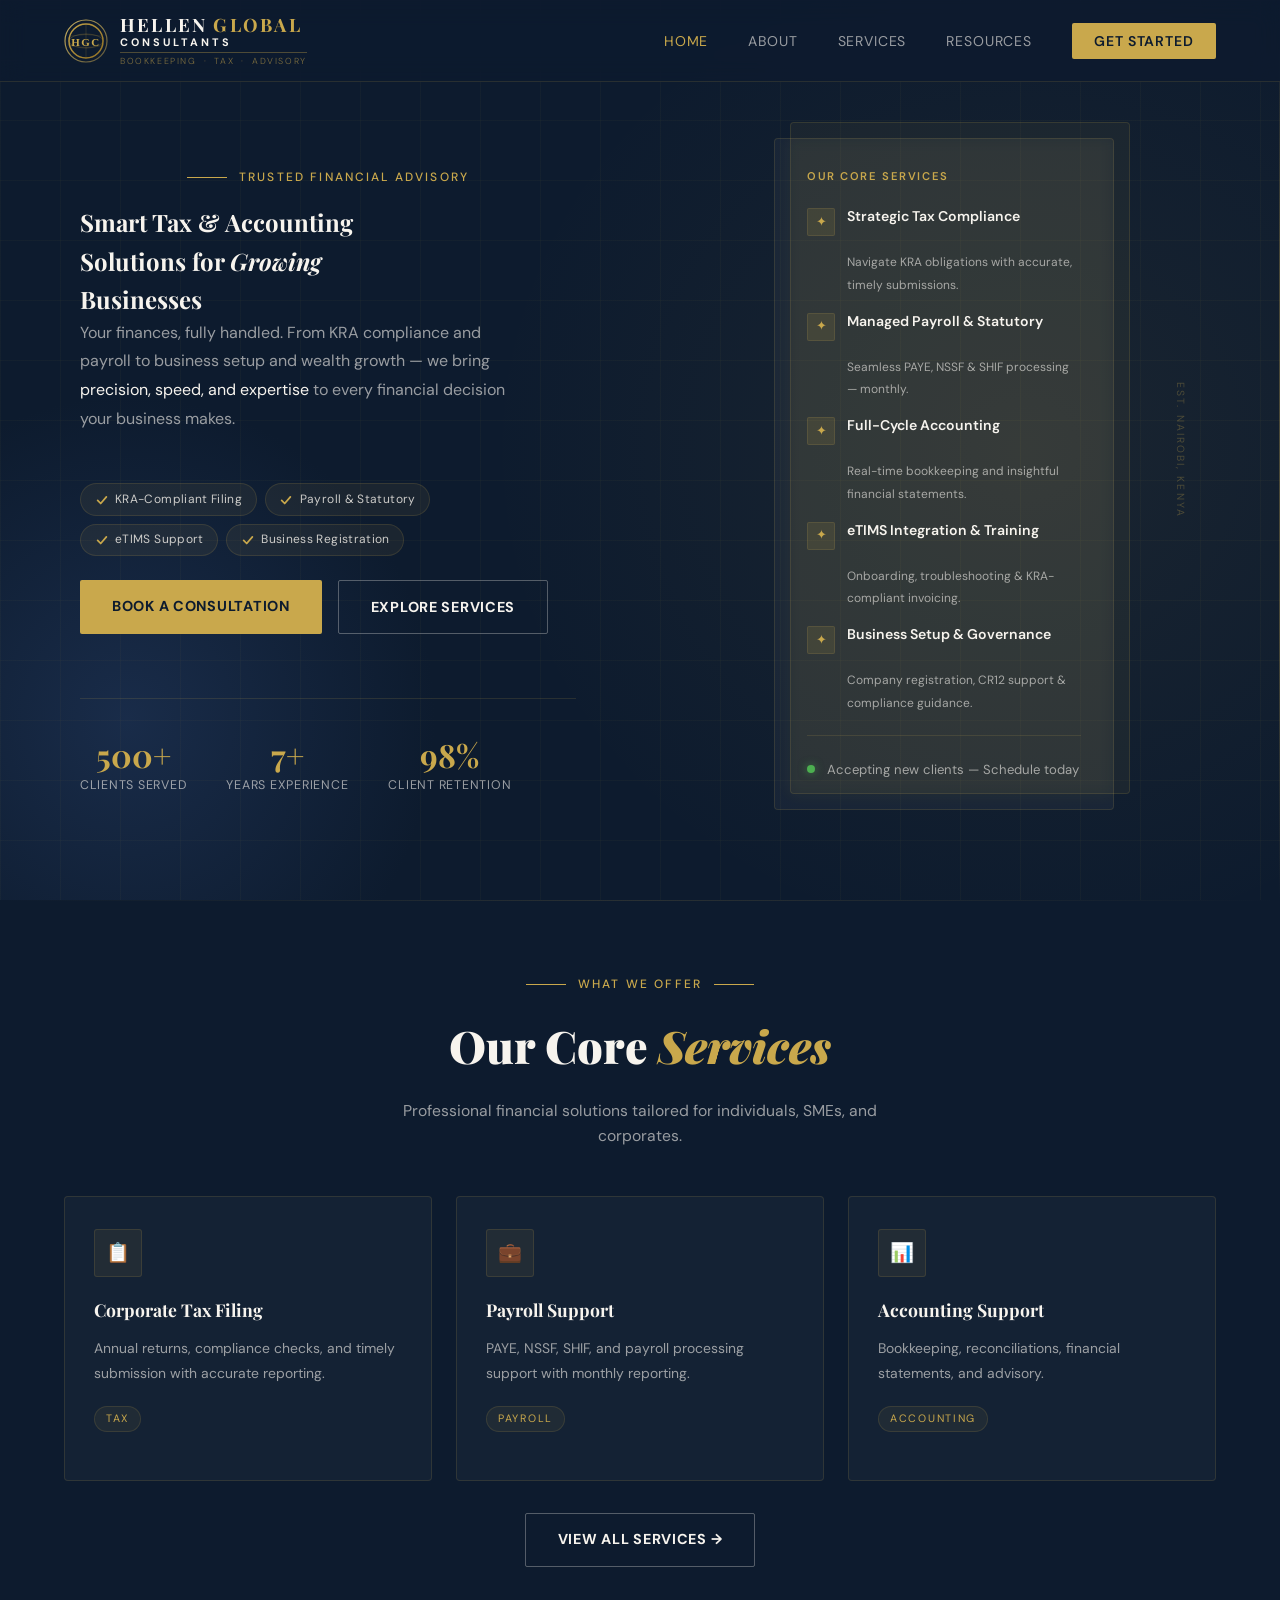
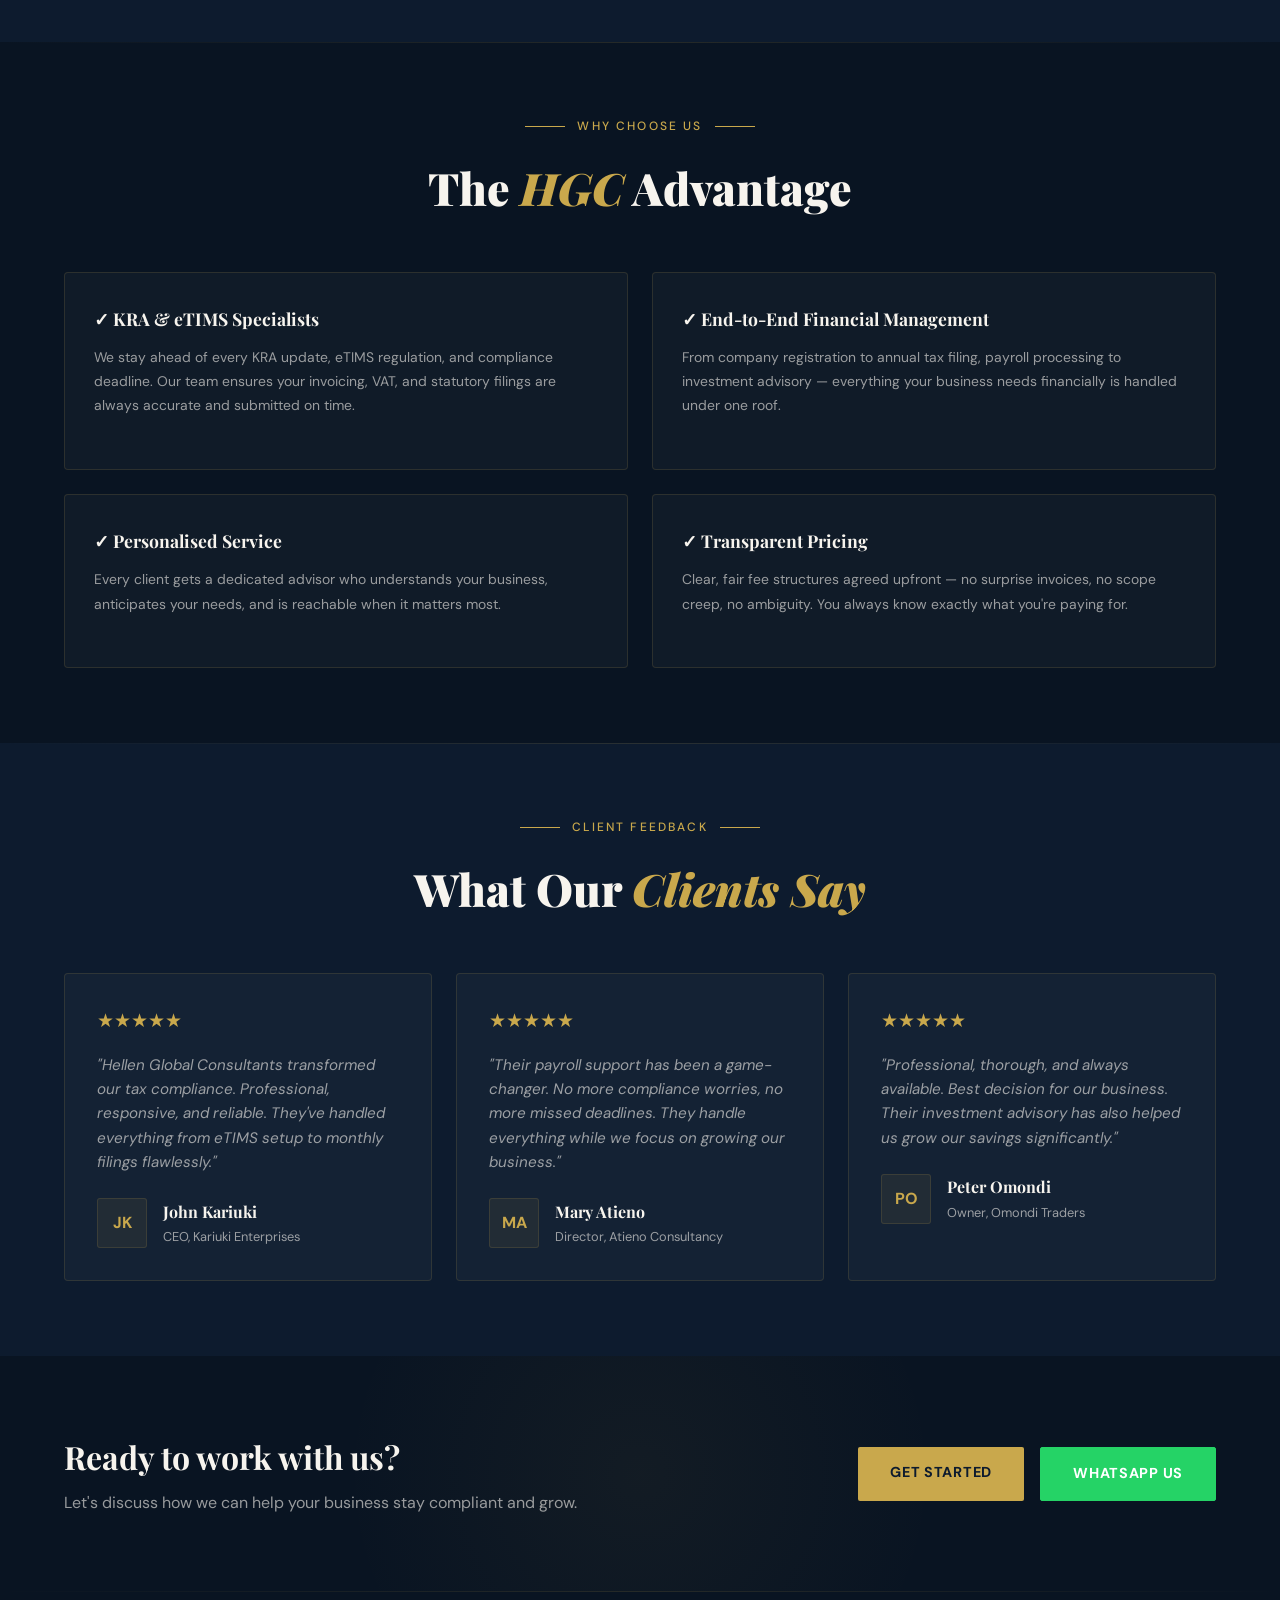
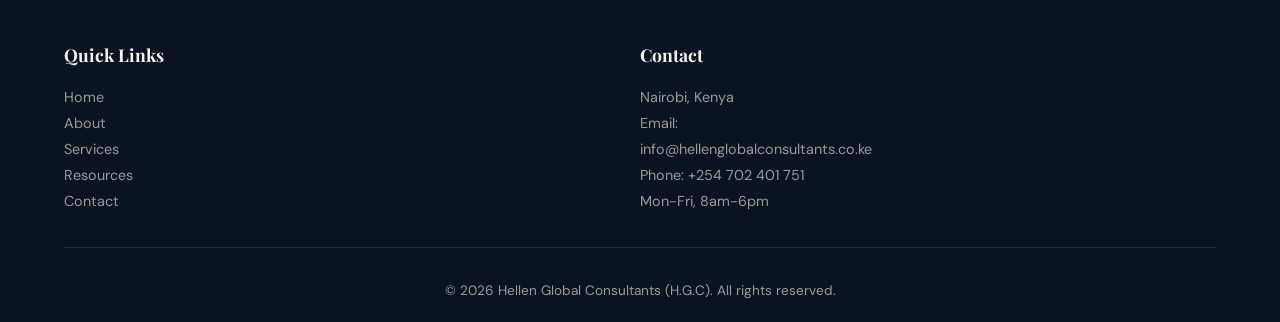
==== commit 52aa4079: "Update index.html" ====
--- a/index.html
+++ b/index.html
@@ -305,7 +305,7 @@
       <div>
         <h3>Contact</h3>
         <p>Nairobi, Kenya</p>
-        <p>Email: hellenglobalconsultants.co.ke</p>
+        <p>Email: info@hellenglobalconsultants.co.ke</p>
         <p>Phone: +254 702 401 751</p>
         <p>Mon-Fri, 8am-6pm</p>
       </div>
